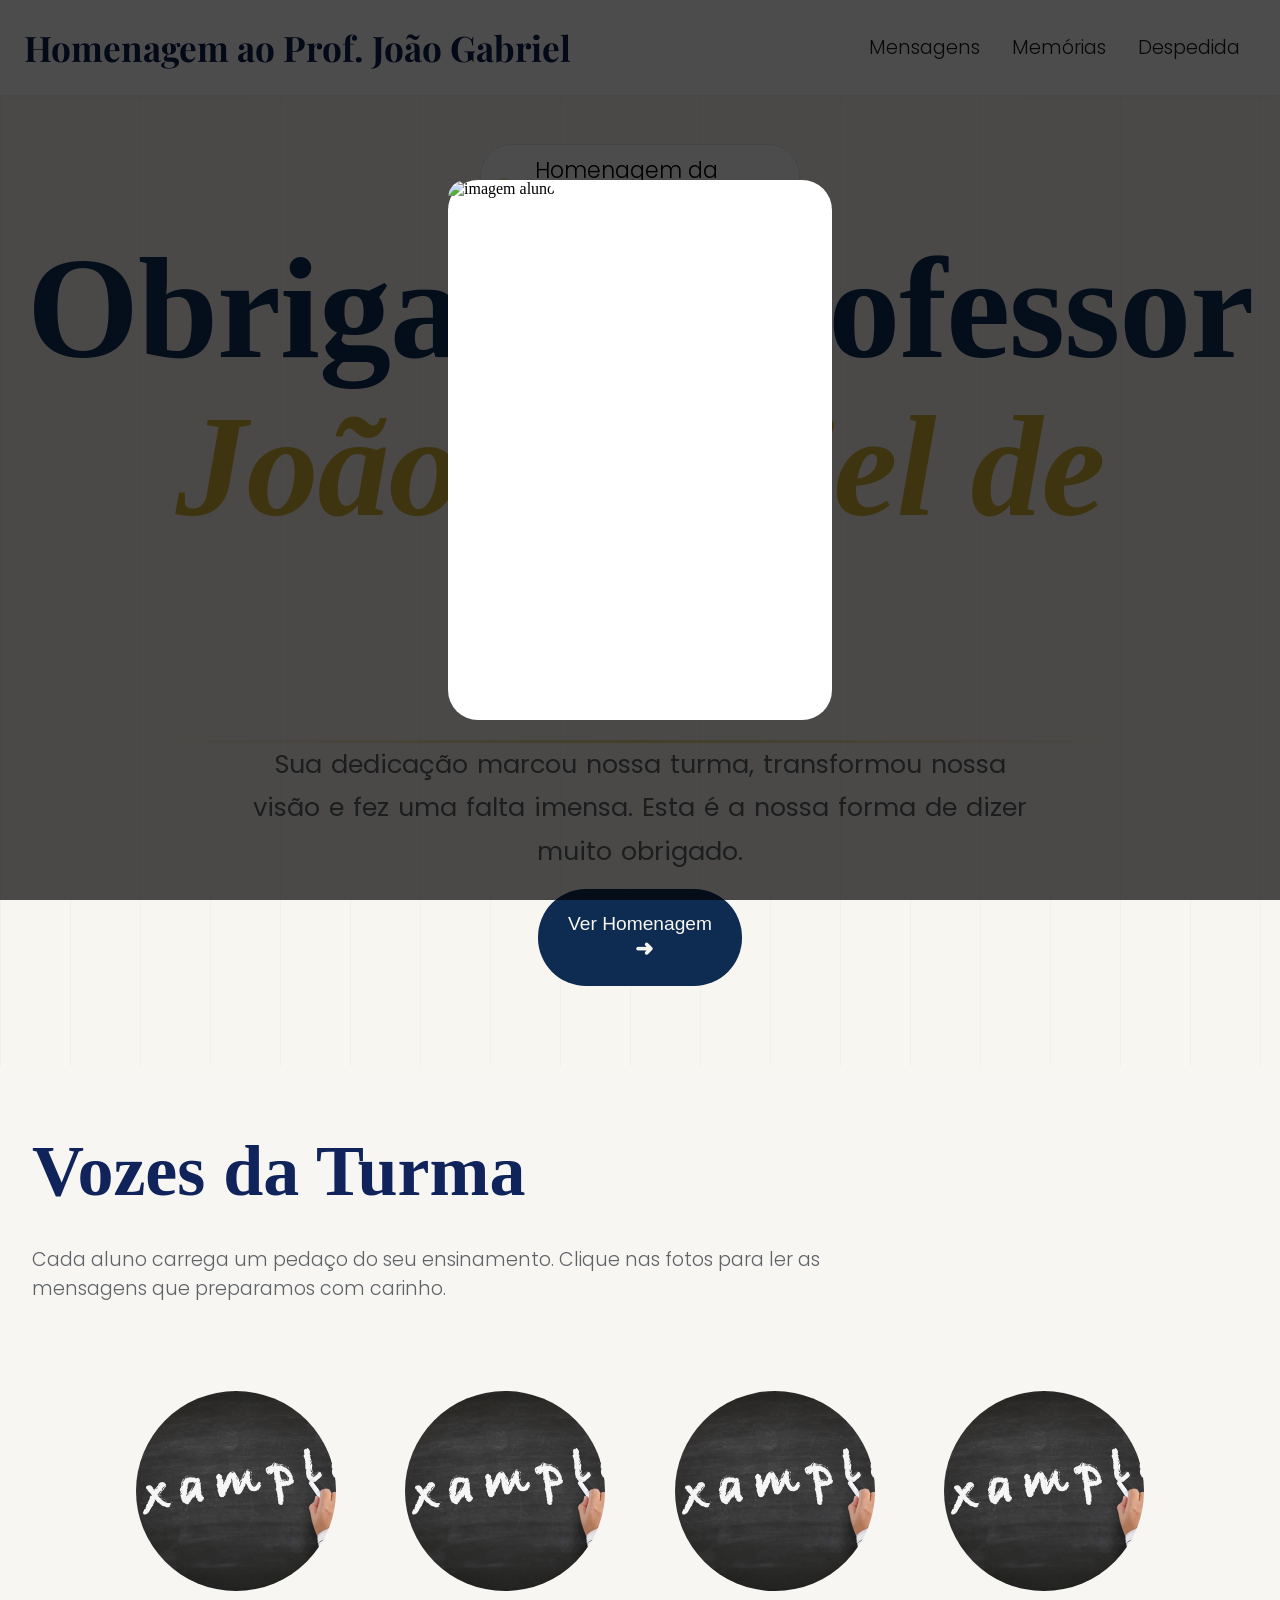
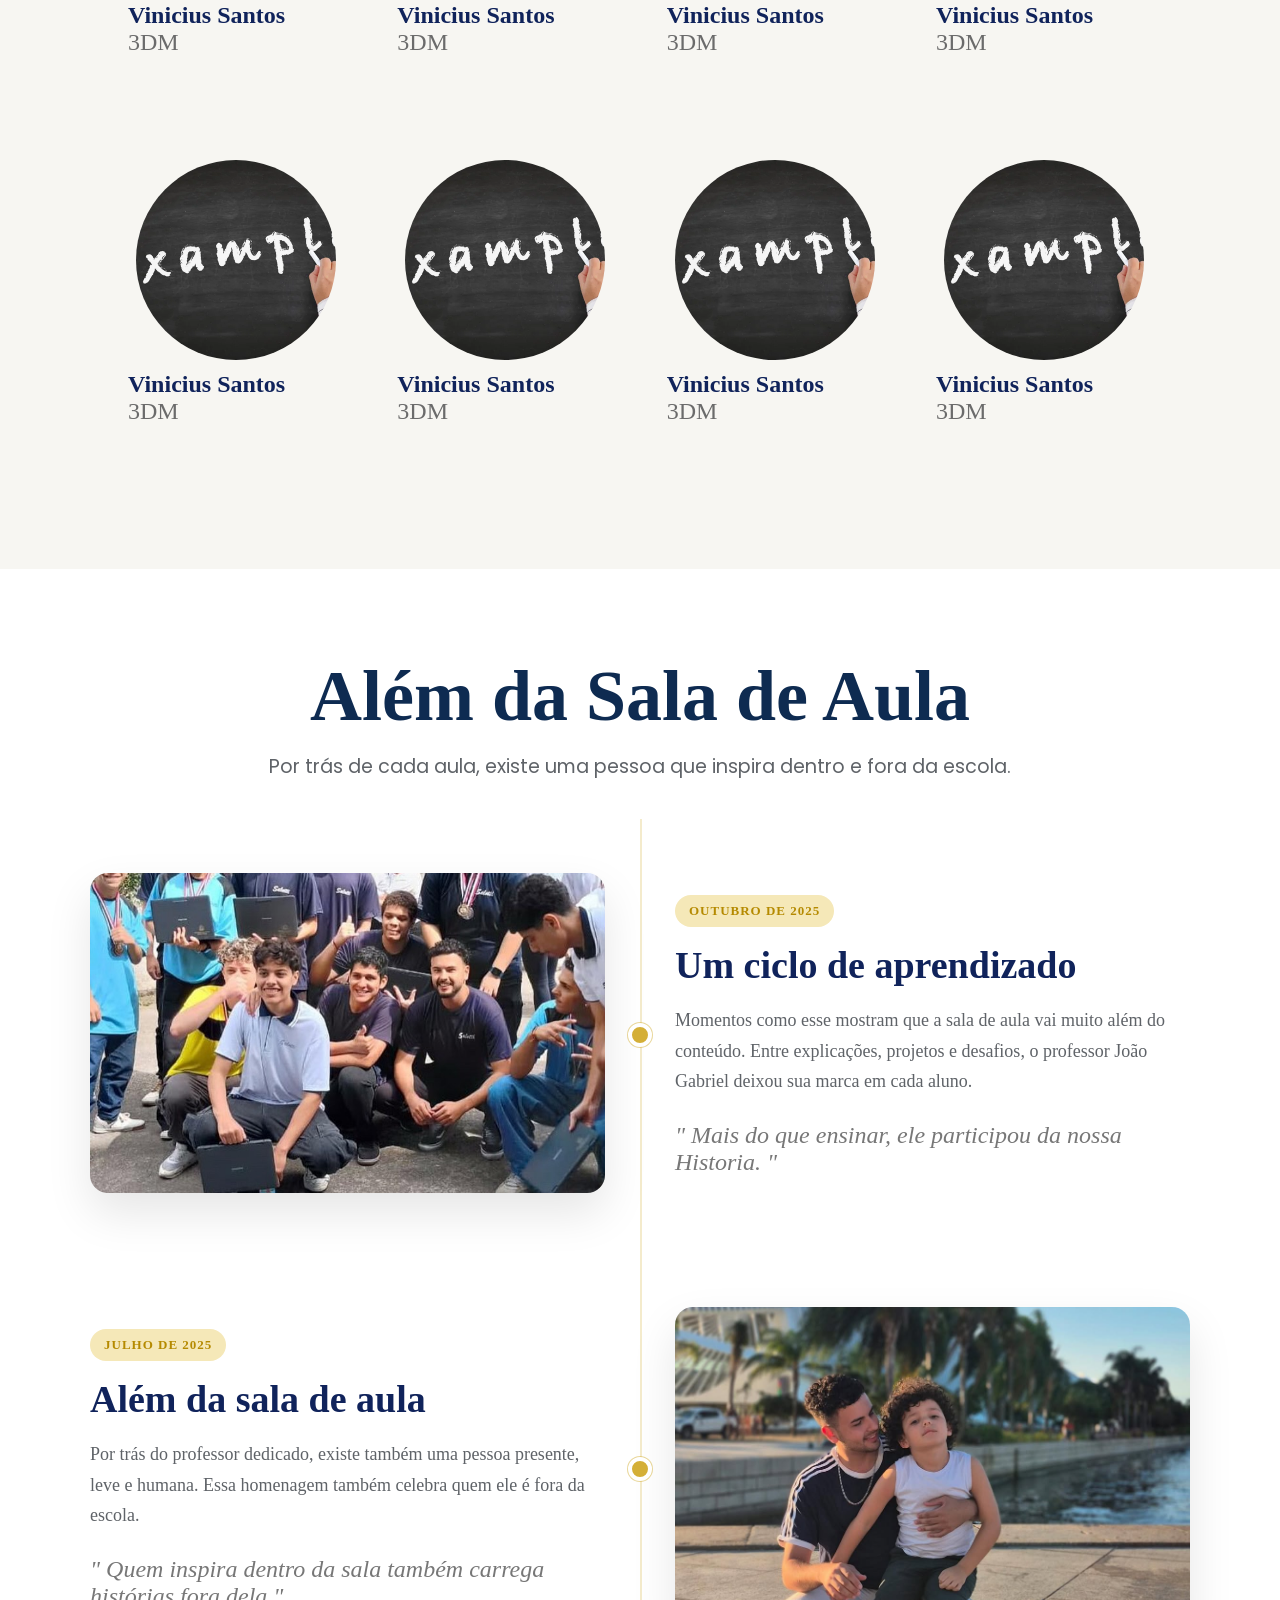
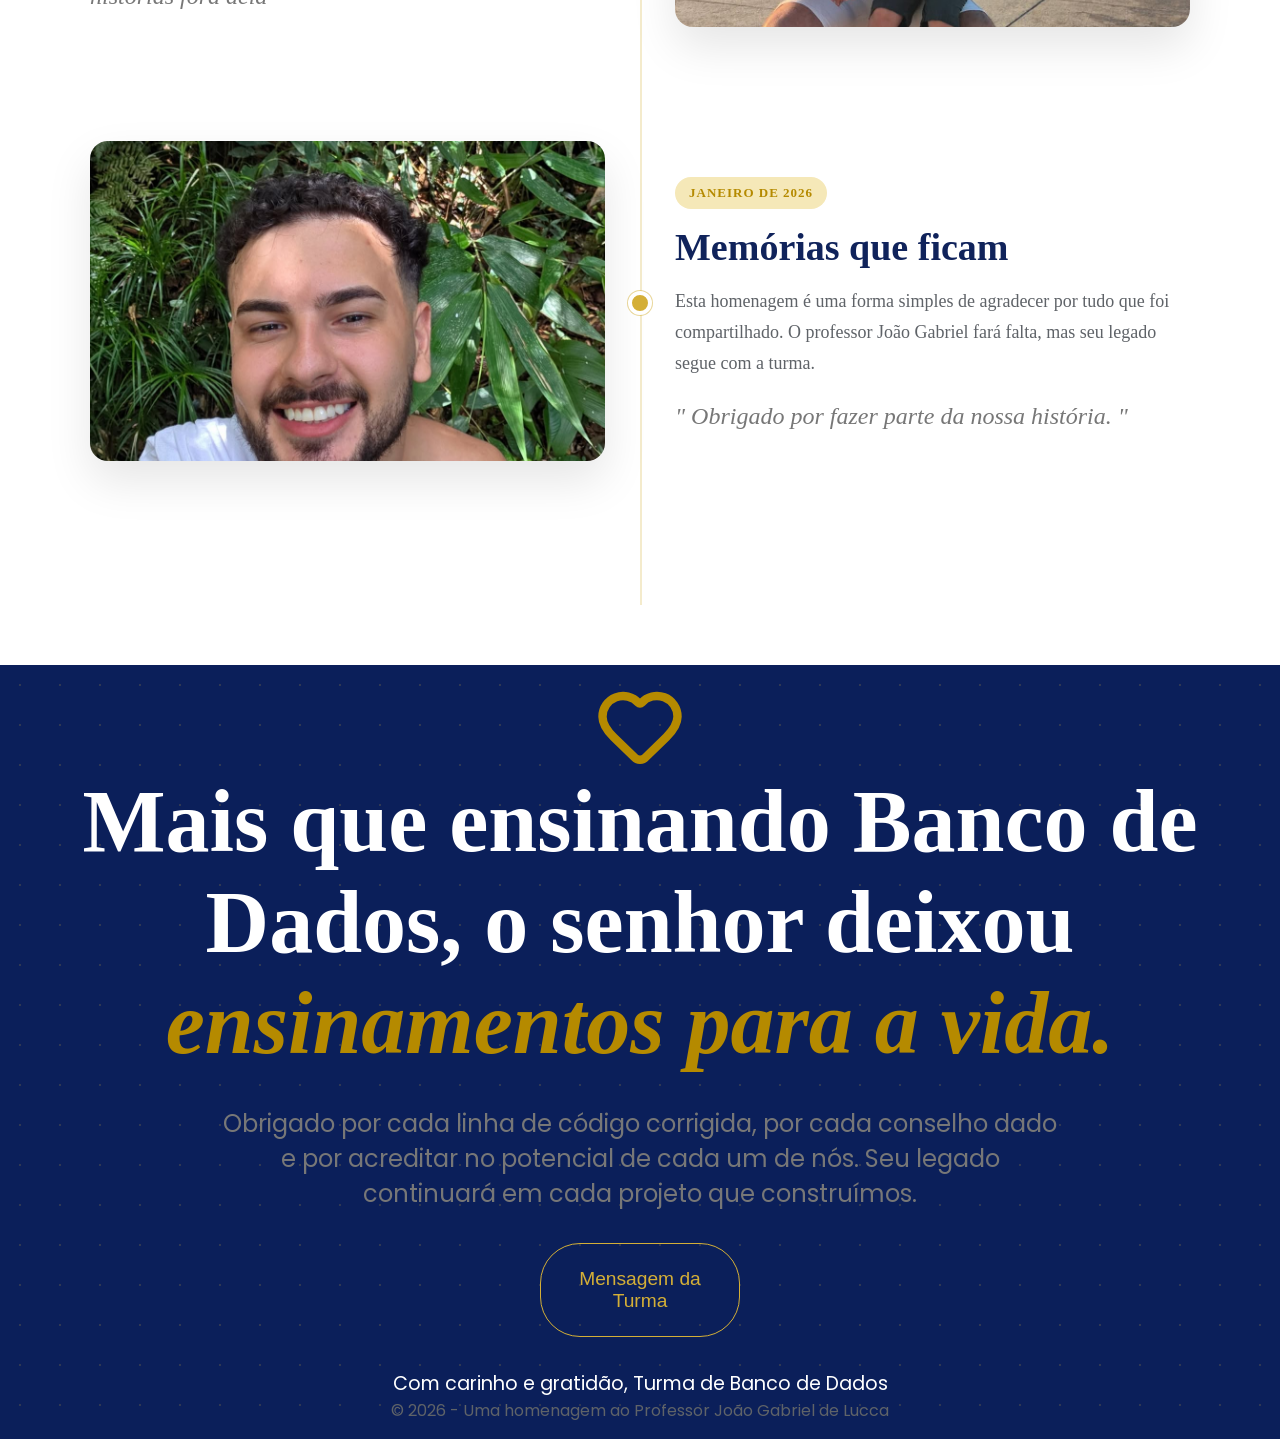
==== homenagem/frontend/index.html @ c1a546c2 "Merge pull request #1 from ViniSantosC/melhorias melhorias" ====
<!doctype html>
<html lang="pt-br">
  <head>
    <meta charset="UTF-8" />
    <meta name="viewport" content="width=device-width, initial-scale=1.0" />
    <title>homenagem</title>
    <head>
      <link rel="preconnect" href="https://fonts.googleapis.com" />
      <link rel="preconnect" href="https://fonts.gstatic.com" crossorigin />

      <link
        href="https://fonts.googleapis.com/css2?family=Playfair+Display:wght@400;700&family=Poppins:wght@300;400;500;700&display=swap"
        rel="stylesheet"
      />
      <link rel="icon" type="image/x-icon" href="img/Flamengo-RJ_(BRA).png" />
    </head>
    <link rel="stylesheet" href="style.css" />
  </head>
  <body>
    <header>
      <div class="flex">
        <div><h1>Homenagem ao Prof. João Gabriel</h1></div>
        <div class="as">
          <a id="btnMensagem" class="a1" href="#mensagem">Mensagens </a><a class="a2" href="#memorias">Memórias</a
          ><a class="a3" href="#despedida">Despedida</a>
        </div>
      </div>
    </header>
    <main>
      <section class="parte1">
        <div class="comeco">
          <img src="img/chapeu.png" alt="" />
          <h1>Homenagem da Turma 2026</h1>
        </div>
        <h1 class="titulo">
          Obrigado, Professor <br /><span>
            João Gabriel de <br />
            Lucca</span
          >
        </h1>
        <div class="linha"></div>
        <h2 class="subtitulo">
          Sua dedicação marcou nossa turma, transformou nossa <br />
          visão e fez uma falta imensa. Esta é a nossa forma de dizer <br />
          muito obrigado.
        </h2>
        <button  class="btnparte1">Ver Homenagem <span>➜</span></button>
      </section >
      <section id="mensagem" class="parte2">
        <h1  class="titulo2">Vozes da Turma</h1>
        <p class="subtitulo2">
          Cada aluno carrega um pedaço do seu ensinamento. Clique nas fotos para
          ler as <br />
          mensagens que preparamos com carinho.
        </p>
        <div id="pessoas">
          <div  class="alunos">
            <div class="aluno">
              <button data-action="pessoa1" id="btn1" class="btn1"><img src="img/alunos.jpg" alt="" /></button>
              <h1>Vinicius Santos</h1>
              <p>3DM</p>
            </div>
            <div class="aluno">
              <button data-action="pessoa2" class="btn2"><img src="img/alunos.jpg" alt="" /></button>
              <h1>Vinicius Santos</h1>
              <p>3DM</p>
            </div>
            <div class="aluno">
              <button data-action="pessoa3" class="btn3"><img src="img/alunos.jpg" alt="" /></button>
              <h1>Vinicius Santos</h1>
              <p>3DM</p>
            </div>
            <div class="aluno">
              <button data-action="pessoa4" class="btn4"><img src="img/alunos.jpg" alt="" /></button>
              <h1>Vinicius Santos</h1>
              <p>3DM</p>
            </div>
          </div>
          <div class="alunos">
            <div class="aluno">
              <button data-action="pessoa5" class="btn1"><img src="img/alunos.jpg" alt="" /></button>
              <h1>Vinicius Santos</h1>
              <p>3DM</p>
            </div>
            <div class="aluno">
              <button data-action="pessoa6" class="btn2"><img src="img/alunos.jpg" alt="" /></button>
              <h1>Vinicius Santos</h1>
              <p>3DM</p>
            </div>
            <div class="aluno">
              <button data-action="pessoa7" class="btn3"><img src="img/alunos.jpg" alt="" /></button>
              <h1>Vinicius Santos</h1>
              <p>3DM</p>
            </div>
            <div class="aluno">
              <button data-action="pessoa8" class="btn4"><img src="img/alunos.jpg" alt="" /></button>
              <h1>Vinicius Santos</h1>
              <p>3DM</p>
            </div>
          </div>
        </div>
      </section>
      <section class="parte3">
        <h1 id="memorias" class="titulo3">Além da Sala de Aula</h1>
        <h2 class="subtitulo3">
          Por trás de cada aula, existe uma pessoa que inspira dentro e fora da
          escola.
        </h2>
        <div class="tempo">
          <div><img src="img/j1.jpg" alt="" /></div>
          <div>
            <p class="t1">OUTUBRO DE 2025</p>
            <h1 class="t2">Um ciclo de aprendizado</h1>
            <h2 class="t3">
              Momentos como esse mostram que a sala de aula vai muito além do conteúdo. Entre explicações, projetos e desafios, o professor João Gabriel deixou sua marca em cada aluno.
            </h2>
            <h3 class="t4">
              " Mais do que ensinar, ele participou da nossa Historia. "
            </h3>
          </div>
        </div>
        <div class="tempo">
          <div>
            <p class="t1">JULHO DE 2025</p>
            <h1 class="t2">Além da sala de aula</h1>
            <h2 class="t3">
              Por trás do professor dedicado, existe também uma pessoa presente, leve e humana. Essa homenagem também celebra quem ele é fora da escola.
            </h2>
            <h3 class="t4">
              " Quem inspira dentro da sala também carrega histórias fora dela "
            </h3>
          </div>
          <div><img src="img/j5.jpg" alt="" /></div>
        </div>
        <div class="tempo">
          <div><img src="img/j3.jpg" alt="" /></div>
          <div>
            <p class="t1">JANEIRO DE 2026</p>
            <h1 class="t2">Memórias que ficam</h1>
            <h2 class="t3">
              Esta homenagem é uma forma simples de agradecer por tudo que foi compartilhado. O professor João Gabriel fará falta, mas seu legado segue com a turma.
            </h2>
            <h3 class="t4">
              " Obrigado por fazer parte da nossa história. "
            </h3>
          </div>
        </div>
      </section>
      <section id="despedida" class="parte4">
        <svg xmlns="http://www.w3.org/2000/svg" width="90px" height="90px" viewBox="0 0 24 24" fill="none" stroke="#b58a00" stroke-width="2.25" stroke-linecap="round" stroke-linejoin="round" class="coração"><path d="M2 9.5a5.5 5.5 0 0 1 9.591-3.676.56.56 0 0 0 .818 0A5.49 5.49 0 0 1 22 9.5c0 2.29-1.5 4-3 5.5l-5.492 5.313a2 2 0 0 1-3 .019L5 15c-1.5-1.5-3-3.2-3-5.5"/></svg>
        <h1 class="titulo4">
          Mais que ensinando Banco de <br> Dados, o senhor deixou <br>
          <span>ensinamentos para a vida.</span>
        </h1>
        <h2 class="subtitulo4">
          Obrigado por cada linha de código corrigida, por cada conselho dado <br> e
          por acreditar no potencial de cada um de nós. Seu legado <br> continuará em
          cada projeto que construímos.
        </h2>
        <button class="btnfim">Mensagem da Turma</button>
        <p class="pu">Com carinho e gratidão, Turma de Banco de Dados</p>
        <p class="pd">© 2026 - Uma homenagem ao Professor João Gabriel de Lucca</p>

      </section>
    </main>
    <div id="modal" class="hidden modal">
      <div id="info-aluno" class="conteiner">
        <button class="fechar" id="fechar">X</button>
        <img class="imgAluno" id="aluno-img" src="" alt="imagem aluno">
        <h2 id="nome-aluno"></h2>
        <p id="detalhe-aluno"></p>
      </div>
    </div>
    <script src="script.js"></script>
  </body>
</html>
---- homenagem/frontend/style.css ----
html {
  scroll-behavior: smooth;
}

* {
  padding: 0;
  margin: 0;
  box-sizing: border-box;
}

#mensagem {
  scroll-margin-top: 50px;
}
#memorias {
  scroll-margin-top:125px ;
}
#despedida {
  scroll-margin-top: 90px;
}
.flex {
  display: flex;
  justify-content: space-between;
  padding: 1.5rem;
  background: #fff;
  border-bottom: 1px solid rgba(0, 0, 0, 0.05);
  box-shadow: 0 1px 3px rgba(0, 0, 0, 0.03);
  position: fixed;
  width: 100%;
  z-index: 1000;
}
main {
  padding-top: 5rem;
}
.flex h1 {
  font-size: 2.2rem;
  font-family: "Playfair Display", serif;
  color: #0b1f4d;
  font-weight: 700;
}
.flex a {
  text-decoration: none;
  font-size: 1.2rem;
  font-family: "Poppins", sans-serif;
  margin: auto 1rem;
  color: #1c1c1c;
  font-weight: 350;
  transition: all 0.3s ease-in-out;
}
.as {
  display: flex;
}
.a1,
.a2,
.a3 {
  transition: all 0.2s ease-in-out;
}
.a1:hover,
.a2:hover,
.a3:hover {
  color: #d4af37;
}
.comeco {
  width: 25%;
  display: flex;
  border: 1px solid rgba(16, 35, 91, 0.12);
  border-radius: 2rem;
  justify-content: center;
  align-items: center;
  gap: 1rem;
  padding: 0.5rem;
  margin: auto;
  background-color: #fff;
}
.comeco h1 {
  font-family: "Poppins", sans-serif;
  font-weight: 300;
  font-size: 1.4rem;
}
.comeco img {
  height: 30px;
}
.titulo {
  font-size: 9rem;
  text-align: center;
  color: #10315b;
  font-weight: 700;
  line-height: 1.1;
  letter-spacing: -1px;
}
.titulo span {
  font-style: italic;
  color: #d4af37;
}
.linha {
  width: 78%;
  height: 2.5px;
  background: linear-gradient(
    to right,
    transparent,
    rgba(212, 175, 55, 0.55),
    transparent
  );
  margin: 35px auto 0 auto;
}
.parte1 {
  padding: 4rem 0;
  background-color: #f8f6f1;
  background-image: repeating-linear-gradient(
    to right,
    rgba(16, 35, 91, 0.03) 0px,
    rgba(16, 35, 91, 0.03) 1px,
    transparent 1px,
    transparent 70px
  );
}
.subtitulo {
  text-align: center;
  font-family: "Poppins", sans-serif;
  color: #5f6368;
  font-size: 1.6rem;
  line-height: 1.7;
  word-spacing: 2px;
  font-weight: 400;
}
.btnparte1 {
  display: block;
  margin: 1rem auto;
  padding: 1.5rem;
  width: 16%;

  background: #0e2b51;
  color: #f8f6f1;
  font-size: 1.2rem;

  border: none;
  border-radius: 3rem;
  cursor: pointer;

  position: relative;
  overflow: hidden;

  transition: color 0.35s ease;
  z-index: 1;
}

.btnparte1::before {
  content: "";
  position: absolute;
  left: 0;
  bottom: 0;
  width: 100%;
  height: 0%;
  background: #d4af37;
  transition: height 0.35s ease;
  z-index: -1;
}
.btnparte1 span {
  display: inline-block;
  margin-left: 8px;
  font-size: 1.4rem;
  font-weight: 900;
  transition: transform 0.35s ease;
}
.btnparte1:hover::before {
  height: 100%;
}

.btnparte1:hover {
  color: #0b1f4d;
}

.btnparte1:hover span {
  transform: translateX(6px);
}
.parte2 {
  padding: 4rem 2rem;
  background-color: #f7f6f2;
}
.titulo2 {
  font-size: 4.5rem;
  color: #10235b;
}
.subtitulo2 {
  font-family: "Poppins", sans-serif;
  color: #5f6368;
  font-size: 1.2rem;
  margin: 2rem 0;
  font-weight: 300;
}
.alunos {
  justify-content: space-between;
  display: flex;
  margin: 4rem 2rem;
  padding: 1rem 4rem;
}
.btn1,
.btn2,
.btn3,
.btn4 {
  padding: 0.5rem;
  cursor: pointer;
  border: none;
  background-color: transparent;
  transition: all 0.3s ease-in-out;
  border-radius: 50%;
}
.alunos img {
  width: 200px;
  height: 200px;
  border-radius: 50%;
  object-fit: cover;
  transition: all 0.3s ease-in-out;
}
.aluno h1 {
  color: #10235b;
}
.aluno p {
  color: #6b6b6b;
  font-size: 1.5rem;
}
.btn1:hover img,
.btn2:hover img,
.btn3:hover img,
.btn4:hover img {
  border: #d4af37 4px solid;
  transform: rotate(15deg) scale(1.05);
}
.parte3 {
  padding: 90px 40px;
  background: #fff;
}

.titulo3 {
  text-align: center;
  font-size: 4.5rem;
  line-height: 1.05;
  color: #0e2b51;
}
.subtitulo3 {
  font-family: "Poppins", sans-serif;
  text-align: center;
  color: #5f6368;
  font-size: 1.2rem;
  font-weight: 400;
  line-height: 1.7;
  white-space: 2px;
  margin: 1rem 0rem 6rem 0;
}

.subtitulo3 {
  margin-bottom: 90px;
}

.tempo {
  max-width: 1100px;
  margin: 0 auto 110px;
  display: grid;
  grid-template-columns: 1fr 1fr;
  gap: 70px;
  align-items: center;
  position: relative;
}

.tempo::before {
  content: "";
  position: absolute;
  left: 50%;
  top: 50%;
  transform: translate(-50%, -50%);
  width: 16px;
  height: 16px;
  background: #d4af37;
  border: 4px solid #fff;
  border-radius: 50%;
  box-shadow: 0 0 0 1px rgba(212, 175, 55, 0.5);
}

.parte3 {
  position: relative;
}

.parte3::before {
  content: "";
  position: absolute;
  top: 250px;
  bottom: 60px;
  left: 50%;
  width: 2px;
  background: rgba(212, 175, 55, 0.25);
}

.tempo img {
  width: 100%;
  height: 320px;
  object-fit: cover;
  border-radius: 18px;
  box-shadow: 0 20px 45px rgba(0, 0, 0, 0.1);
}

.t1 {
  display: inline-block;
  padding: 8px 14px;
  border-radius: 999px;
  background: #f5e8b8;
  color: #b58a00;
  font-size: 13px;
  letter-spacing: 1px;
  font-weight: 700;
}

.t2 {
  color: #10235b;
  font-size: 38px;
  line-height: 1.1;
  margin: 18px 0;
}

.t3 {
  color: #5f6368;
  font-size: 18px;
  line-height: 1.7;
  font-weight: 400;
}

.t4 {
  color: #777;
  font-size: 24px;
  font-style: italic;
  font-weight: 400;
  margin-top: 25px;
}
.coração {
  display: block;
  margin: auto;
  background: none;
  background-color: transparent;
}
.titulo4 {
  text-align: center;
  font-size: 5.5rem;
  color: white;
  margin-bottom: 2rem;
}
.titulo4 span {
  color: #b58a00;
  font-style: italic;
}
.subtitulo4 {
    font-family: "Poppins", sans-serif;
    text-align: center;
    font-weight: 400;
    color: #777;
}
.hidden {
  display: none;
}
.modal {
  position: fixed;
  top: 0;
  left: 0;
  width: 100%;
  height: 100%;
  background: rgba(0, 0, 0, 0.7);
  display: flex;
  justify-content: center;
  align-items: center;
  z-index: 10001;
}
.conteiner {
  height: 60%;
  width: 30%;
  background: white;
  border-radius: 30px;
  position: relative;
   
}
.imgAluno {
  border-radius: 30px 30px 0 0;
  width: 100%;
  height: 40%;
}
.fechar {
  background: transparent;
  border: none;
  font-size: 50px;
  margin: 20px 30px 0 90%;
  position: absolute;
  color: white;
  
}
.parte4 {
    background-color: #0b1f5a;
    background-image: radial-gradient(rgba(212,175,55,0.18) 1px, transparent 1px);
    background-size: 40px 40px;
    height: 100%;
    /* troquei height: 100vh por 100% para a despedida não ficar com espaço sobrando la embaixo se der algum problema com ela depois aqui esta o aviso */
    padding: 1rem;
}
.btnfim {
    display: block;
    margin: 2rem auto;
    width: 16%;
    padding: 1.5rem;
    font-size: 1.2rem;
    border: #d4af37 1px solid;
    border-radius: 2.5rem;
    background-color: transparent;
    color: #d4af37;
    transition: all 0.3s ease;
}
.btnfim:hover {
    color: #10315b;
    background-color: #b58a00;
}
.pu {
    text-align: center;
    font-family: "Poppins", sans-serif;
    color: white;
    font-size: 1.2rem;
}
.pd {
    font-size: 1rem;
    font-family: "Poppins", sans-serif;
    text-align: center;
    color: #5f6368;
    
}
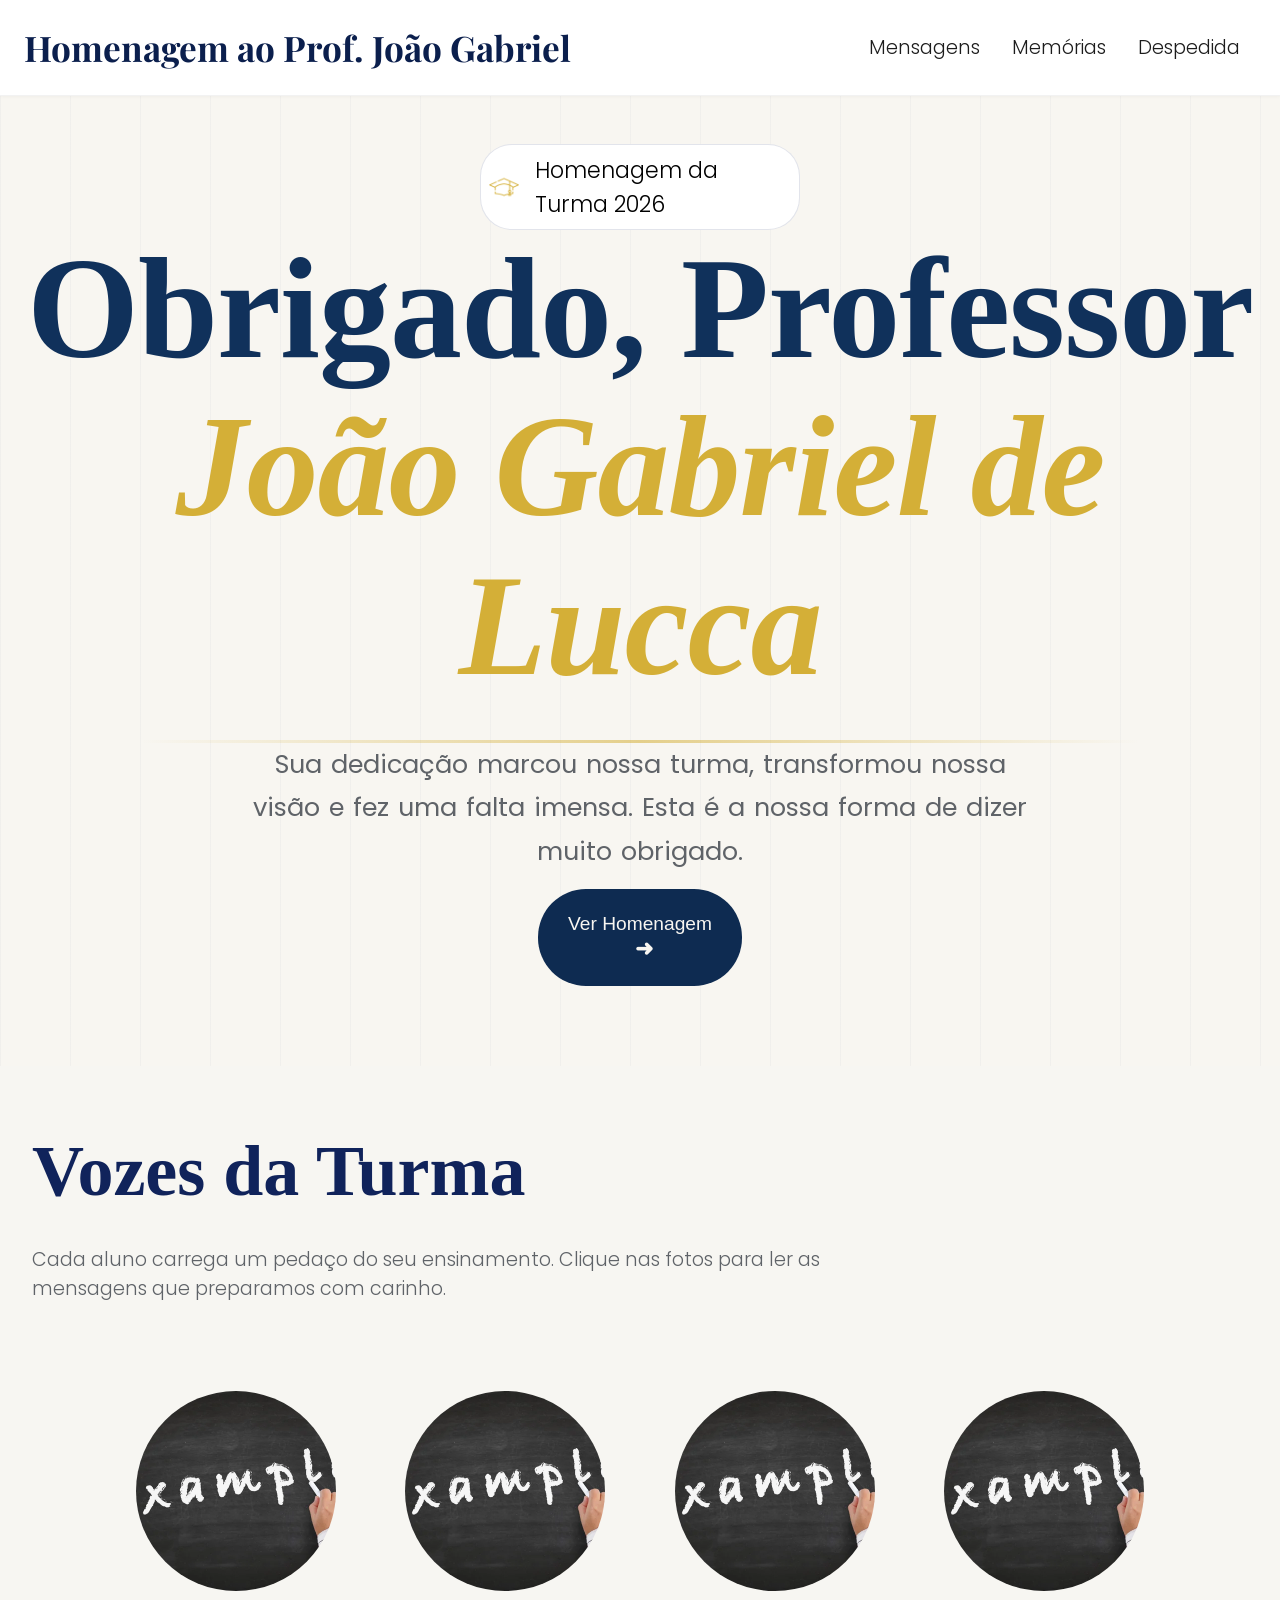
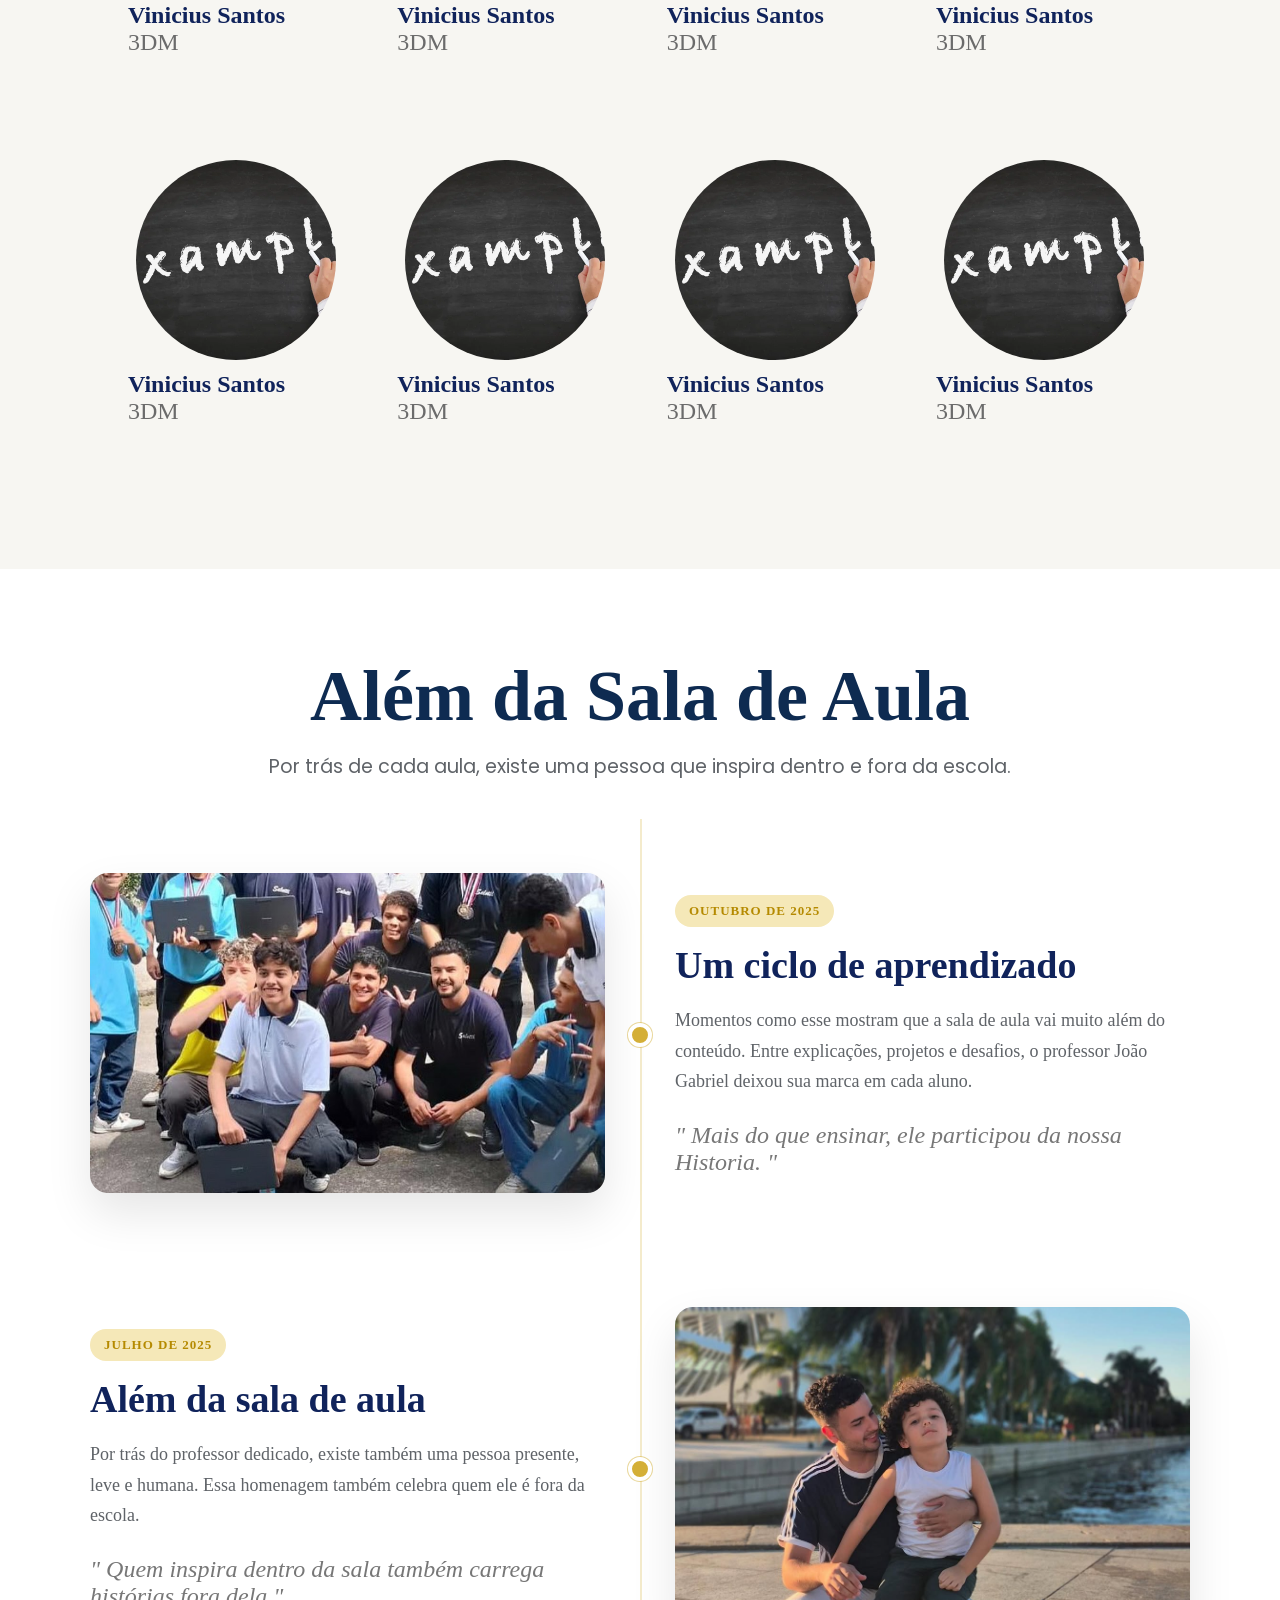
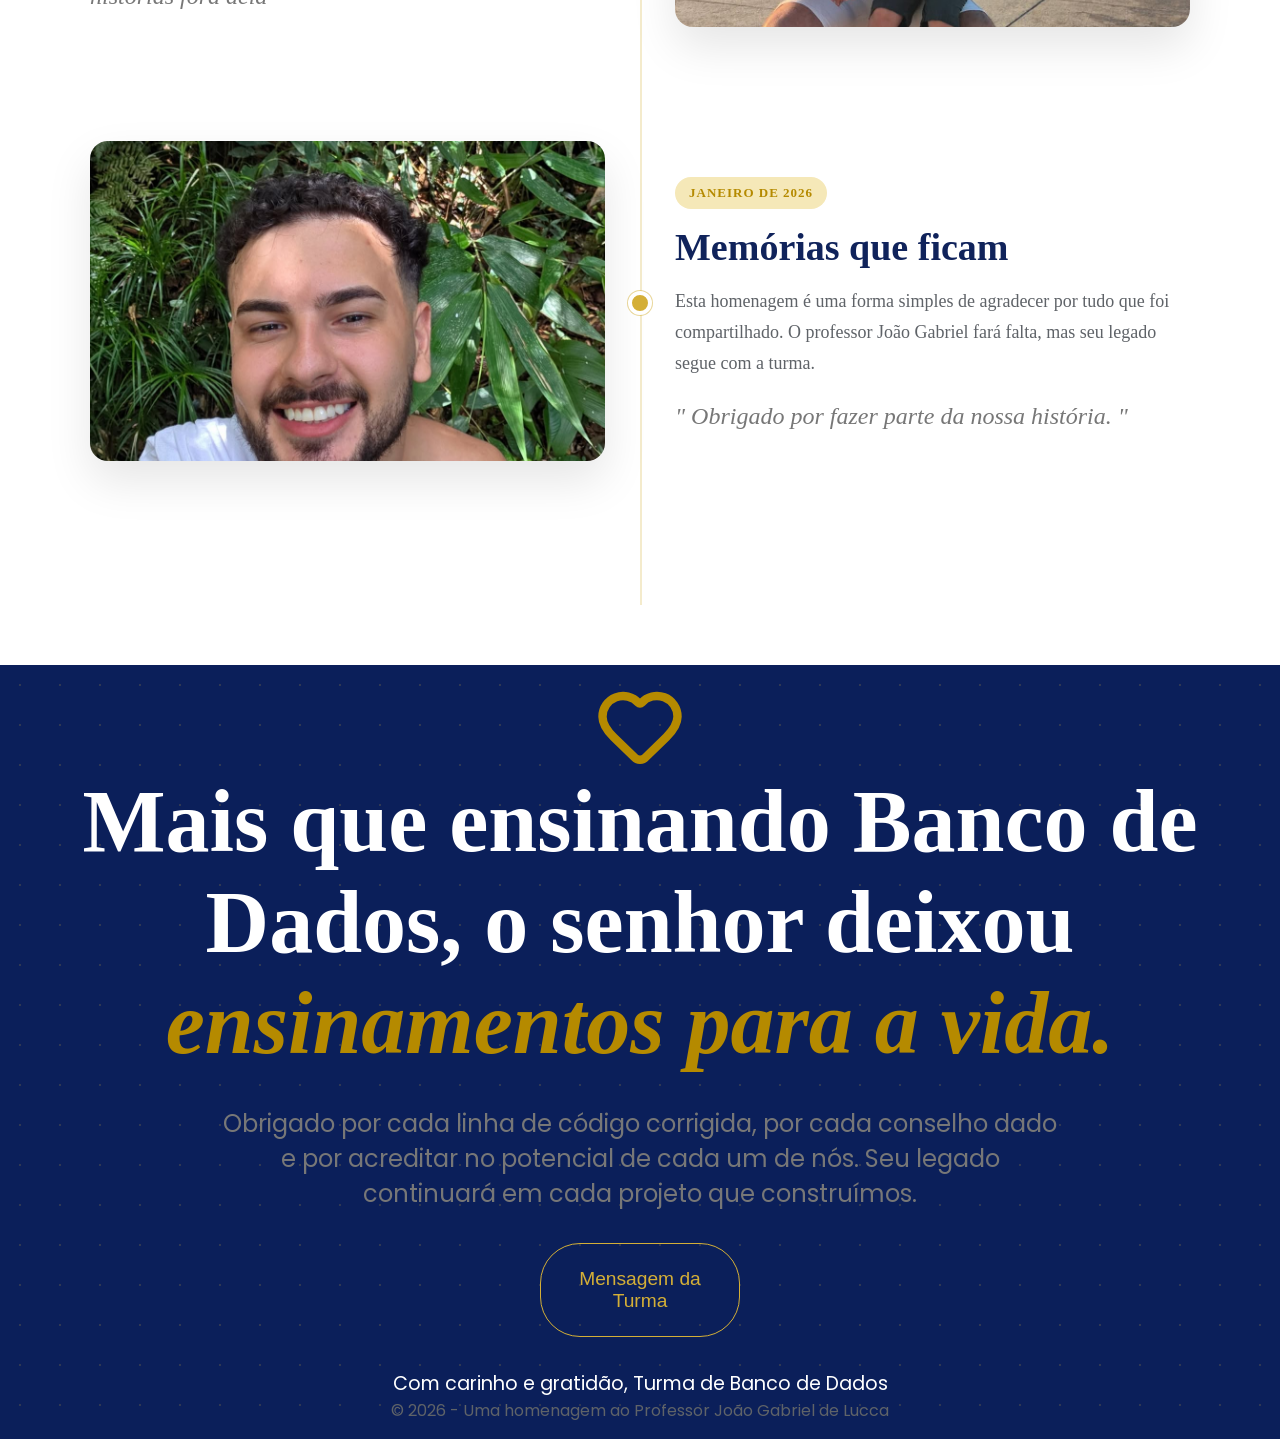
==== commit 59963103: "terminal completo" ====
--- a/homenagem/frontend/index.html
+++ b/homenagem/frontend/index.html
@@ -157,18 +157,28 @@
           por acreditar no potencial de cada um de nós. Seu legado <br> continuará em
           cada projeto que construímos.
         </h2>
-        <button class="btnfim">Mensagem da Turma</button>
+        <button class="btnfim" onclick="mostrarMensagem()">Mensagem da Turma</button>
         <p class="pu">Com carinho e gratidão, Turma de Banco de Dados</p>
         <p class="pd">© 2026 - Uma homenagem ao Professor João Gabriel de Lucca</p>
 
       </section>
     </main>
-    <div id="modal" class="hidden modal">
-      <div id="info-aluno" class="conteiner">
-        <button class="fechar" id="fechar">X</button>
-        <img class="imgAluno" id="aluno-img" src="" alt="imagem aluno">
-        <h2 id="nome-aluno"></h2>
-        <p id="detalhe-aluno"></p>
+
+    <div id="modal-overlay" class="modal-hidden">
+      <div id="modal-content">
+        <img id="imgAluno" src="" alt="">
+        <button id="btn-fechar">X</button>
+        <h2 id="modal-nome">Nome do Aluno</h2>
+        <p id="modal-desc">Descrição do aluno aparece aqui...</p>
+      </div>
+    </div>
+    <div class="conteinerMensagem modal-hidden" id="conteinerMensagem">
+      <div class="mensagemImg">
+        <img class="professoresT" src="img/professores.jpg" alt="">
+      </div>
+      <div id="terminal" class="terminal">
+        <button id="btnFecharT">X</button>
+        <p id="textoTerminal"></p>
       </div>
     </div>
     <script src="script.js"></script>
--- a/homenagem/frontend/style.css
+++ b/homenagem/frontend/style.css
@@ -351,10 +351,7 @@
     font-weight: 400;
     color: #777;
 }
-.hidden {
-  display: none;
-}
-.modal {
+#modal-overlay {
   position: fixed;
   top: 0;
   left: 0;
@@ -362,32 +359,82 @@
   height: 100%;
   background: rgba(0, 0, 0, 0.7);
   display: flex;
-  justify-content: center;
-  align-items: center;
-  z-index: 10001;
-}
-.conteiner {
-  height: 60%;
-  width: 30%;
+  justify-content: center; 
+  align-items: center;     
+  z-index: 1000;          
+}
+#modal-content {
   background: white;
   border-radius: 30px;
+  width: 30%;
+  height: 70%;
   position: relative;
-   
-}
-.imgAluno {
+}
+.modal-hidden {
+  display: none !important;
+}
+
+#imgAluno {
   border-radius: 30px 30px 0 0;
   width: 100%;
   height: 40%;
 }
-.fechar {
+#btn-fechar {
   background: transparent;
   border: none;
-  font-size: 50px;
-  margin: 20px 30px 0 90%;
+  font-size: 30px;
+
   position: absolute;
   color: white;
+  top: 10px;
+  right: 15px;
+  cursor: pointer;
   
 }
+
+.professoresT {
+  margin: 60px 0 25px 23.9px;
+  height: 80%;
+
+}
+#btnFecharT {
+  position: absolute;
+  color: white;
+  top: 30px;
+  font-size: 30px;
+  right: 35px;
+  border: none;
+  background: transparent;
+  cursor: pointer;
+
+}
+.conteinerMensagem {
+  position: fixed;
+  top: 0;
+  left: 0;
+  width: 100%;
+  height: 100%;
+  background:  rgba(0, 0, 0, 0.7);
+  display: flex;
+
+  z-index: 10001;
+}
+
+.terminal {
+    background: #111;
+    color: #00ff88;
+    padding: 24px;
+    width: 70%;
+    margin: 25px;
+    border-radius: 14px;
+    font-family: "Courier New", monospace;
+    text-align: left;
+    min-height: 260px;
+    white-space: pre-wrap;
+    line-height: 1.5;
+    font-size: 18px;
+}
+
 .parte4 {
     background-color: #0b1f5a;
     background-image: radial-gradient(rgba(212,175,55,0.18) 1px, transparent 1px);
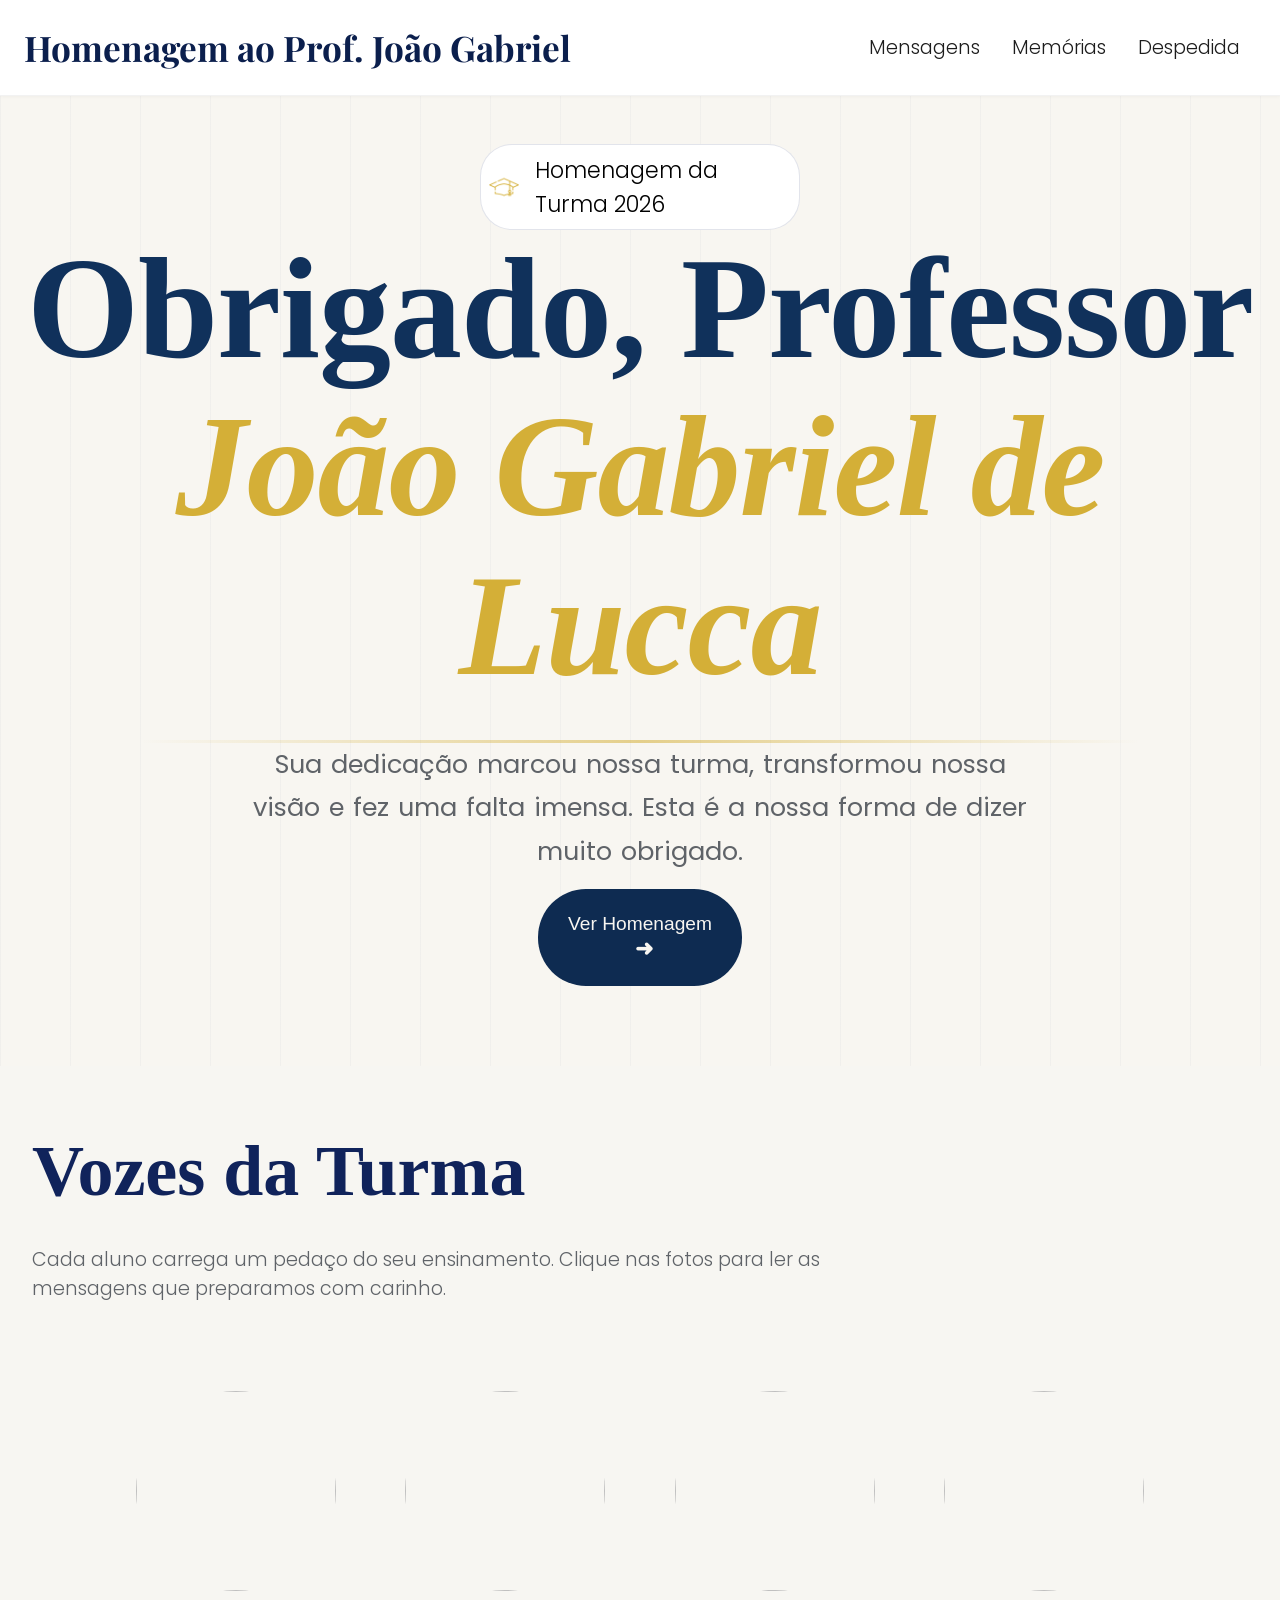
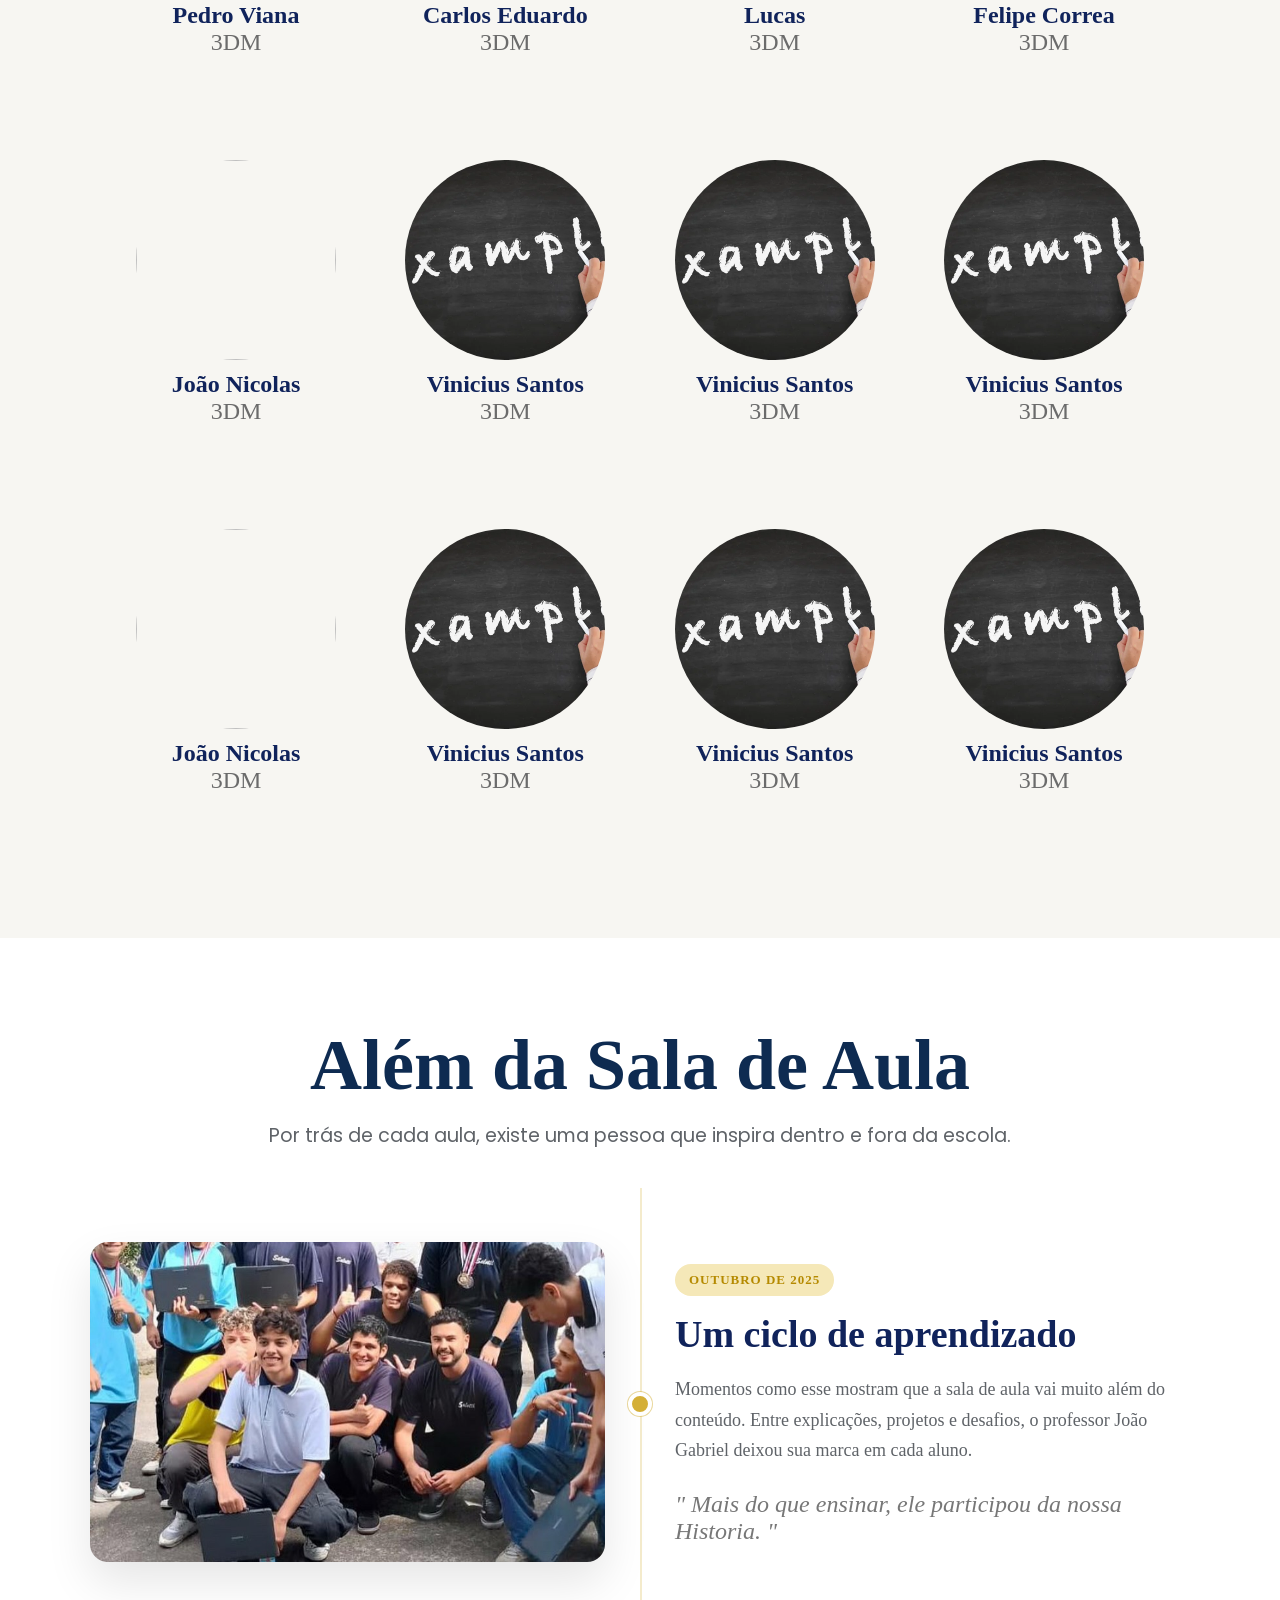
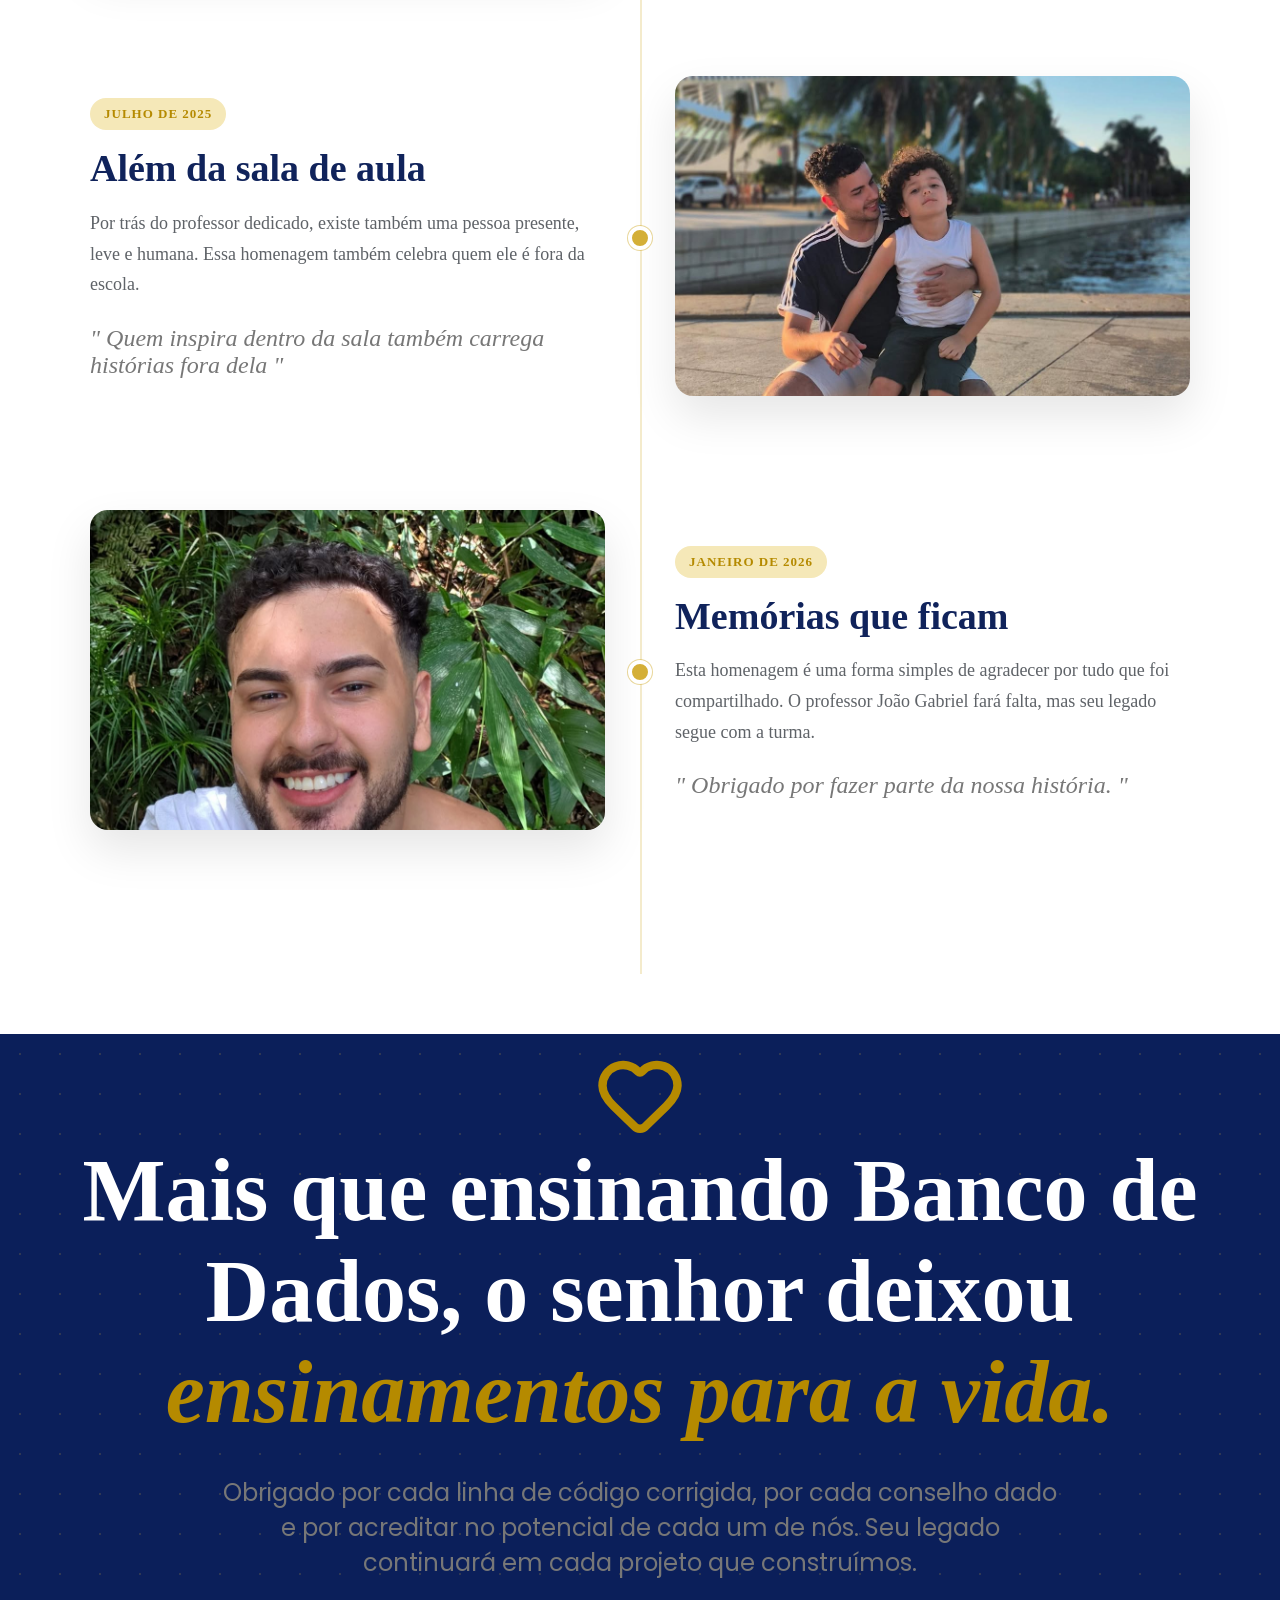
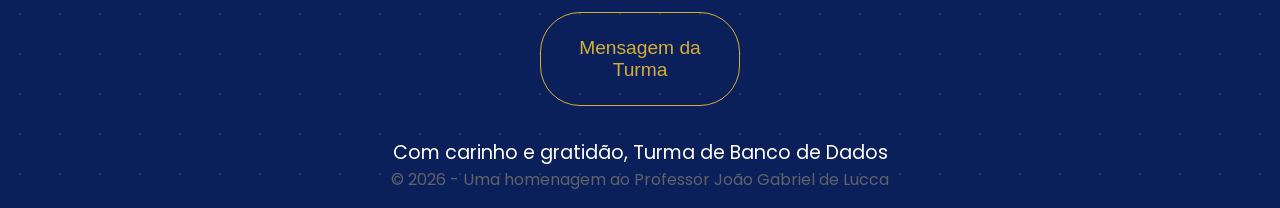
==== commit 75bb0517: "atualização terminal" ====
--- a/homenagem/frontend/index.html
+++ b/homenagem/frontend/index.html
@@ -44,7 +44,7 @@
           visão e fez uma falta imensa. Esta é a nossa forma de dizer <br />
           muito obrigado.
         </h2>
-        <button  class="btnparte1">Ver Homenagem <span>➜</span></button>
+        <a class="a" href="#despedida"><button  class="btnparte1">Ver Homenagem <span>➜</span></button></a>
       </section >
       <section id="mensagem" class="parte2">
         <h1  class="titulo2">Vozes da Turma</h1>
@@ -56,30 +56,30 @@
         <div id="pessoas">
           <div  class="alunos">
             <div class="aluno">
-              <button data-action="pessoa1" id="btn1" class="btn1"><img src="img/alunos.jpg" alt="" /></button>
-              <h1>Vinicius Santos</h1>
-              <p>3DM</p>
-            </div>
-            <div class="aluno">
-              <button data-action="pessoa2" class="btn2"><img src="img/alunos.jpg" alt="" /></button>
-              <h1>Vinicius Santos</h1>
-              <p>3DM</p>
-            </div>
-            <div class="aluno">
-              <button data-action="pessoa3" class="btn3"><img src="img/alunos.jpg" alt="" /></button>
-              <h1>Vinicius Santos</h1>
-              <p>3DM</p>
-            </div>
-            <div class="aluno">
-              <button data-action="pessoa4" class="btn4"><img src="img/alunos.jpg" alt="" /></button>
-              <h1>Vinicius Santos</h1>
+              <button data-action="pessoa1" id="btn1" class="btn1"><img src="img/pedro viana.jpg" alt="" /></button>
+              <h1>Pedro Viana</h1>
+              <p>3DM</p>
+            </div>
+            <div class="aluno">
+              <button data-action="pessoa2" class="btn2"><img src="img/carlos.jpg" alt="" /></button>
+              <h1>Carlos Eduardo</h1>
+              <p>3DM</p>
+            </div>
+            <div class="aluno">
+              <button data-action="pessoa3" class="btn3"><img src="img/lucas.jpg" alt="" /></button>
+              <h1>Lucas</h1>
+              <p>3DM</p>
+            </div>
+            <div class="aluno">
+              <button data-action="pessoa4" class="btn4"><img src="img/Felipe .jpg" alt="" /></button>
+              <h1>Felipe Correa</h1>
               <p>3DM</p>
             </div>
           </div>
           <div class="alunos">
             <div class="aluno">
-              <button data-action="pessoa5" class="btn1"><img src="img/alunos.jpg" alt="" /></button>
-              <h1>Vinicius Santos</h1>
+              <button data-action="pessoa5" class="btn1"><img src="img/João nicolas.jpg" alt="" /></button>
+              <h1>João Nicolas</h1>
               <p>3DM</p>
             </div>
             <div class="aluno">
@@ -99,6 +99,28 @@
             </div>
           </div>
         </div>
+          <div class="alunos">
+            <div class="aluno">
+              <button data-action="pessoa9" class="btn1"><img src="img/João nicolas.jpg" alt="" /></button>
+              <h1>João Nicolas</h1>
+              <p>3DM</p>
+            </div>
+            <div class="aluno">
+              <button data-action="pessoa10" class="btn2"><img src="img/alunos.jpg" alt="" /></button>
+              <h1>Vinicius Santos</h1>
+              <p>3DM</p>
+            </div>
+            <div class="aluno">
+              <button data-action="pessoa11" class="btn3"><img src="img/alunos.jpg" alt="" /></button>
+              <h1>Vinicius Santos</h1>
+              <p>3DM</p>
+            </div>
+            <div class="aluno">
+              <button data-action="pessoa12" class="btn4"><img src="img/alunos.jpg" alt="" /></button>
+              <h1>Vinicius Santos</h1>
+              <p>3DM</p>
+            </div>
+          </div>
       </section>
       <section class="parte3">
         <h1 id="memorias" class="titulo3">Além da Sala de Aula</h1>
@@ -166,10 +188,14 @@
 
     <div id="modal-overlay" class="modal-hidden">
       <div id="modal-content">
+        <div>
         <img id="imgAluno" src="" alt="">
+        </div>
+        <div>
         <button id="btn-fechar">X</button>
-        <h2 id="modal-nome">Nome do Aluno</h2>
-        <p id="modal-desc">Descrição do aluno aparece aqui...</p>
+        <h2 id="modal-nome" class="nomeal">Nome do Aluno</h2>
+        <p id="modal-desc" class="descriçãoal">Descrição do aluno aparece aqui...</p>
+        </div>
       </div>
     </div>
     <div class="conteinerMensagem modal-hidden" id="conteinerMensagem">
--- a/homenagem/frontend/style.css
+++ b/homenagem/frontend/style.css
@@ -12,7 +12,7 @@
   scroll-margin-top: 50px;
 }
 #memorias {
-  scroll-margin-top:125px ;
+  scroll-margin-top: 125px;
 }
 #despedida {
   scroll-margin-top: 90px;
@@ -213,10 +213,12 @@
 }
 .aluno h1 {
   color: #10235b;
+  text-align: center;
 }
 .aluno p {
   color: #6b6b6b;
   font-size: 1.5rem;
+  text-align: center;
 }
 .btn1:hover img,
 .btn2:hover img,
@@ -346,10 +348,10 @@
   font-style: italic;
 }
 .subtitulo4 {
-    font-family: "Poppins", sans-serif;
-    text-align: center;
-    font-weight: 400;
-    color: #777;
+  font-family: "Poppins", sans-serif;
+  text-align: center;
+  font-weight: 400;
+  color: #777;
 }
 #modal-overlay {
   position: fixed;
@@ -359,25 +361,57 @@
   height: 100%;
   background: rgba(0, 0, 0, 0.7);
   display: flex;
-  justify-content: center; 
-  align-items: center;     
-  z-index: 1000;          
+  justify-content: center;
+  align-items: center;
+  z-index: 1000;
 }
 #modal-content {
   background: white;
   border-radius: 30px;
-  width: 30%;
-  height: 70%;
+  width: 75%;
+  height: 55%;
+  animation: surgir 0.5s ease;
+  display: flex;
   position: relative;
+}
+@keyframes surgir {
+  from {
+    opacity: 0;
+    transform: scale(0.8);
+  }
+  to {
+    opacity: 1;
+    transform: scale(1);
+  }
 }
 .modal-hidden {
   display: none !important;
 }
+.a {
+  text-decoration: none;
+}
 
 #imgAluno {
-  border-radius: 30px 30px 0 0;
-  width: 100%;
-  height: 40%;
+  border-radius: 1rem 0rem 0rem 1rem;
+
+  height: 100%;
+}
+
+.nomeal {
+  font-size: 2rem;
+  margin: 1rem 3rem;
+  text-align: center;
+  font-family: "Playfair Display", serif;
+  color: #0b0b3b;
+}
+.descriçãoal {
+  line-height: 1.7;
+letter-spacing: .2px;
+  font-family: "Poppins", sans-serif;
+  text-align: center;
+  margin: 0 1rem;
+  font-size: 1rem;
+  color:#1f1f1f;
 }
 #btn-fechar {
   background: transparent;
@@ -385,7 +419,7 @@
   font-size: 30px;
 
   position: absolute;
-  color: white;
+  color: black;
   top: 10px;
   right: 15px;
   cursor: pointer;
@@ -400,9 +434,9 @@
 #btnFecharT {
   position: absolute;
   color: white;
-  top: 30px;
+  top: 50px;
   font-size: 30px;
-  right: 35px;
+  right: 55px;
   border: none;
   background: transparent;
   cursor: pointer;
@@ -436,39 +470,41 @@
 }
 
 .parte4 {
-    background-color: #0b1f5a;
-    background-image: radial-gradient(rgba(212,175,55,0.18) 1px, transparent 1px);
-    background-size: 40px 40px;
-    height: 100%;
-    /* troquei height: 100vh por 100% para a despedida não ficar com espaço sobrando la embaixo se der algum problema com ela depois aqui esta o aviso */
-    padding: 1rem;
+  background-color: #0b1f5a;
+  background-image: radial-gradient(
+    rgba(212, 175, 55, 0.18) 1px,
+    transparent 1px
+  );
+  background-size: 40px 40px;
+  height: 100%;
+  /* troquei height: 100vh por 100% para a despedida não ficar com espaço sobrando la embaixo se der algum problema com ela depois aqui esta o aviso */
+  padding: 1rem;
 }
 .btnfim {
-    display: block;
-    margin: 2rem auto;
-    width: 16%;
-    padding: 1.5rem;
-    font-size: 1.2rem;
-    border: #d4af37 1px solid;
-    border-radius: 2.5rem;
-    background-color: transparent;
-    color: #d4af37;
-    transition: all 0.3s ease;
+  display: block;
+  margin: 2rem auto;
+  width: 16%;
+  padding: 1.5rem;
+  font-size: 1.2rem;
+  border: #d4af37 1px solid;
+  border-radius: 2.5rem;
+  background-color: transparent;
+  color: #d4af37;
+  transition: all 0.3s ease;
 }
 .btnfim:hover {
-    color: #10315b;
-    background-color: #b58a00;
+  color: #10315b;
+  background-color: #b58a00;
 }
 .pu {
-    text-align: center;
-    font-family: "Poppins", sans-serif;
-    color: white;
-    font-size: 1.2rem;
+  text-align: center;
+  font-family: "Poppins", sans-serif;
+  color: white;
+  font-size: 1.2rem;
 }
 .pd {
-    font-size: 1rem;
-    font-family: "Poppins", sans-serif;
-    text-align: center;
-    color: #5f6368;
-    
-}+  font-size: 1rem;
+  font-family: "Poppins", sans-serif;
+  text-align: center;
+  color: #5f6368;
+}
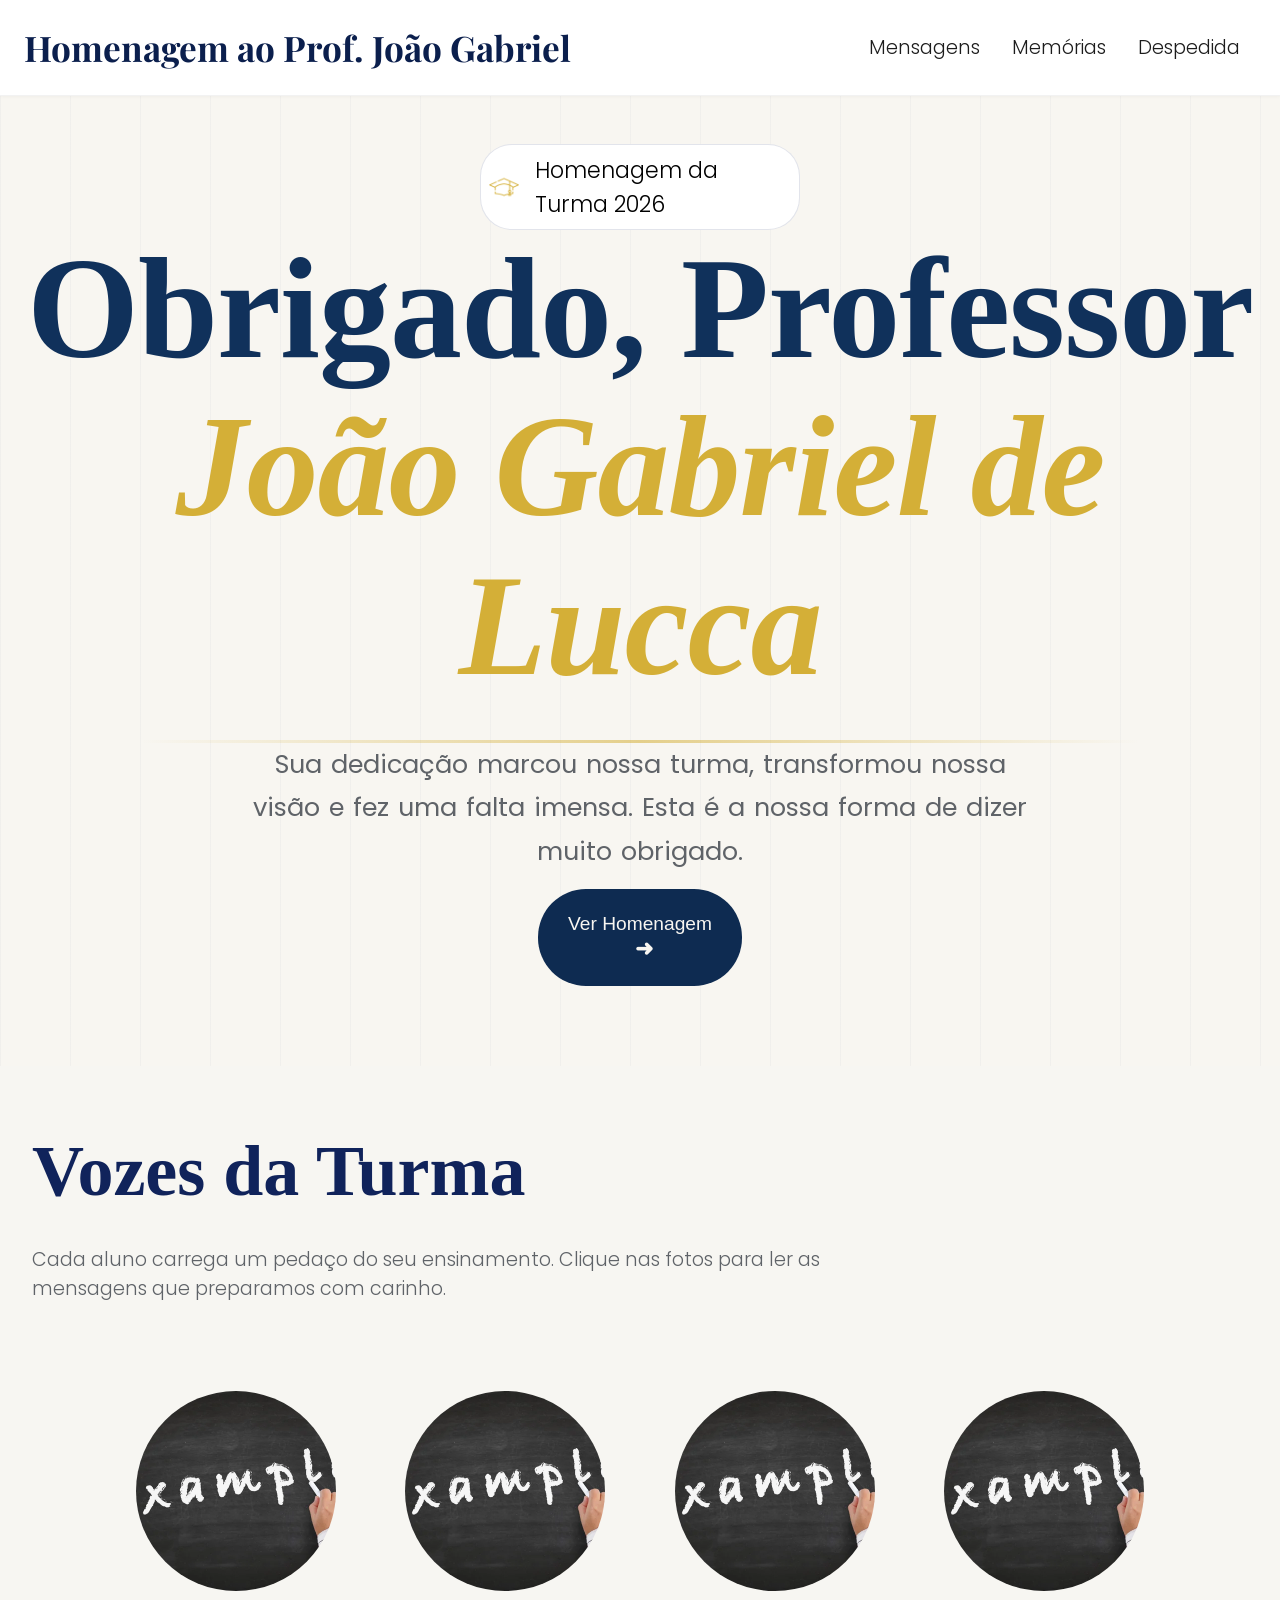
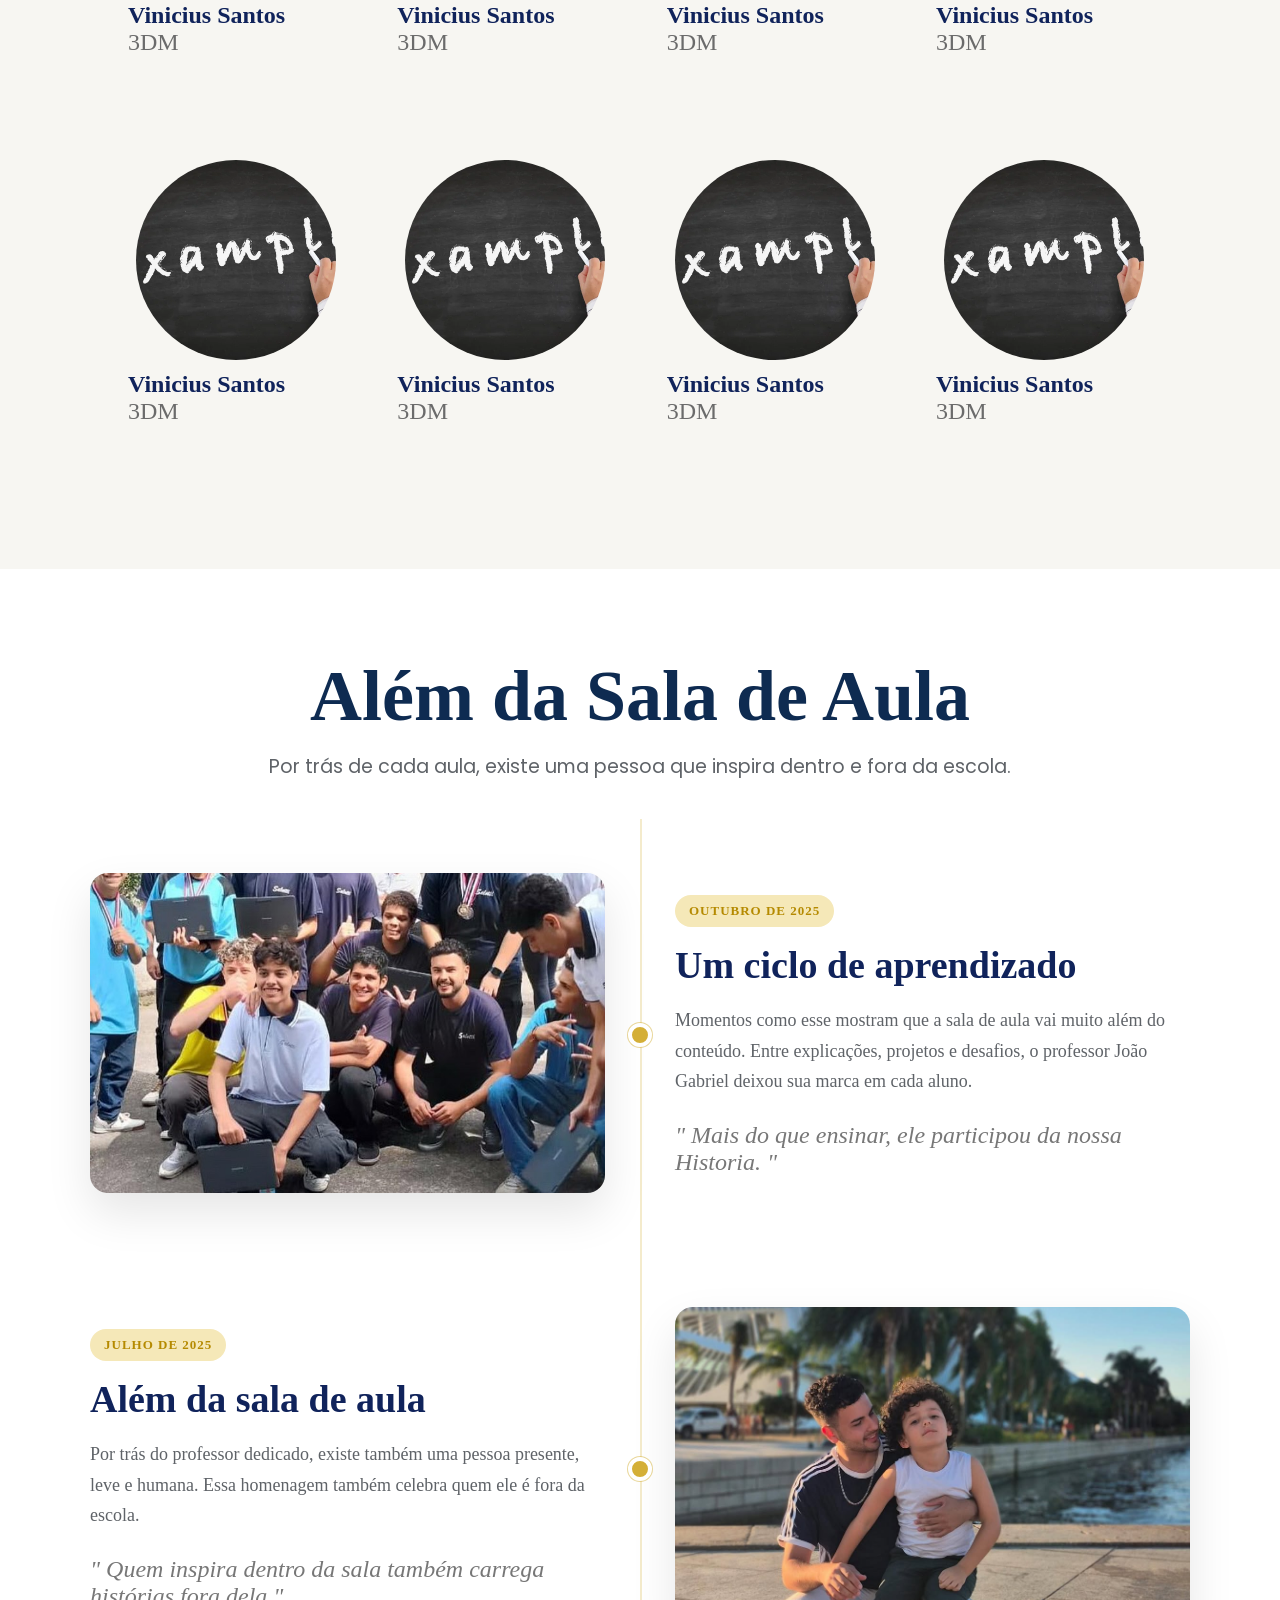
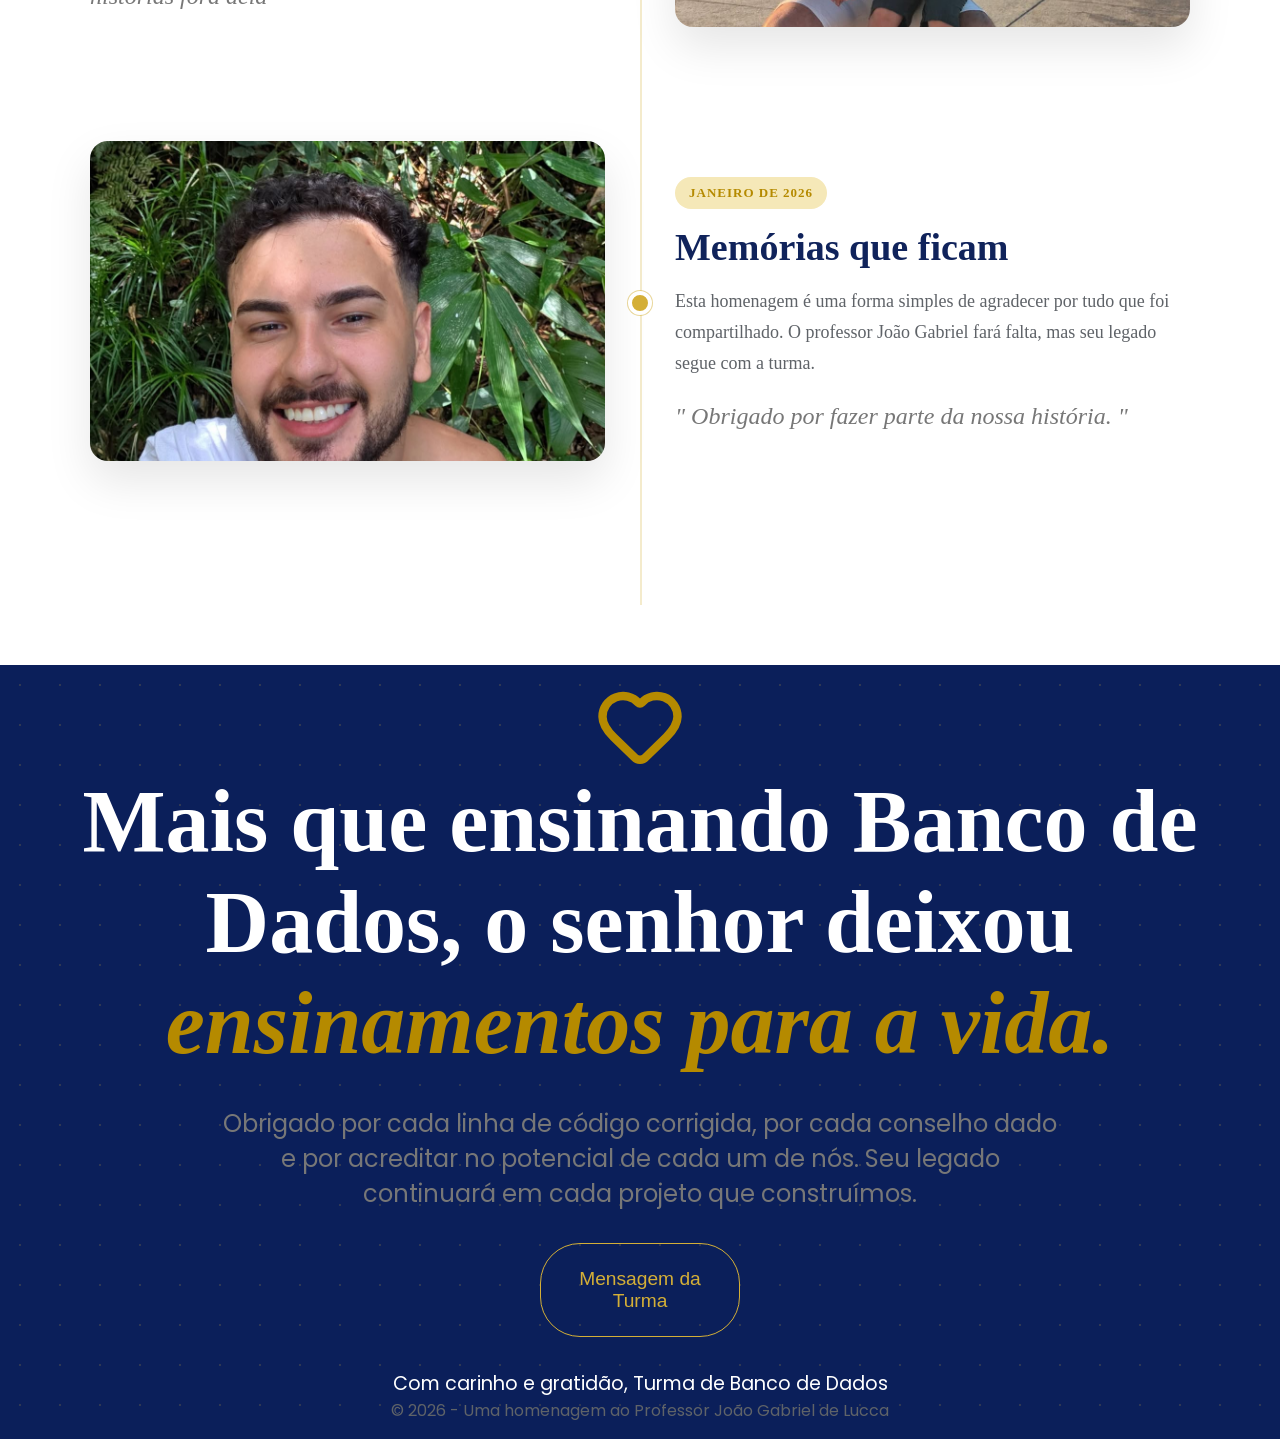
==== commit 5264c070: "Merge pull request #2 from ViniSantosC/melgor gg" ====
--- a/homenagem/frontend/index.html
+++ b/homenagem/frontend/index.html
@@ -44,7 +44,7 @@
           visão e fez uma falta imensa. Esta é a nossa forma de dizer <br />
           muito obrigado.
         </h2>
-        <a class="a" href="#despedida"><button  class="btnparte1">Ver Homenagem <span>➜</span></button></a>
+        <button  class="btnparte1">Ver Homenagem <span>➜</span></button>
       </section >
       <section id="mensagem" class="parte2">
         <h1  class="titulo2">Vozes da Turma</h1>
@@ -56,30 +56,30 @@
         <div id="pessoas">
           <div  class="alunos">
             <div class="aluno">
-              <button data-action="pessoa1" id="btn1" class="btn1"><img src="img/pedro viana.jpg" alt="" /></button>
-              <h1>Pedro Viana</h1>
+              <button data-action="pessoa1" id="btn1" class="btn1"><img src="img/alunos.jpg" alt="" /></button>
+              <h1>Vinicius Santos</h1>
               <p>3DM</p>
             </div>
             <div class="aluno">
-              <button data-action="pessoa2" class="btn2"><img src="img/carlos.jpg" alt="" /></button>
-              <h1>Carlos Eduardo</h1>
+              <button data-action="pessoa2" class="btn2"><img src="img/alunos.jpg" alt="" /></button>
+              <h1>Vinicius Santos</h1>
               <p>3DM</p>
             </div>
             <div class="aluno">
-              <button data-action="pessoa3" class="btn3"><img src="img/lucas.jpg" alt="" /></button>
-              <h1>Lucas</h1>
+              <button data-action="pessoa3" class="btn3"><img src="img/alunos.jpg" alt="" /></button>
+              <h1>Vinicius Santos</h1>
               <p>3DM</p>
             </div>
             <div class="aluno">
-              <button data-action="pessoa4" class="btn4"><img src="img/Felipe .jpg" alt="" /></button>
-              <h1>Felipe Correa</h1>
+              <button data-action="pessoa4" class="btn4"><img src="img/alunos.jpg" alt="" /></button>
+              <h1>Vinicius Santos</h1>
               <p>3DM</p>
             </div>
           </div>
           <div class="alunos">
             <div class="aluno">
-              <button data-action="pessoa5" class="btn1"><img src="img/João nicolas.jpg" alt="" /></button>
-              <h1>João Nicolas</h1>
+              <button data-action="pessoa5" class="btn1"><img src="img/alunos.jpg" alt="" /></button>
+              <h1>Vinicius Santos</h1>
               <p>3DM</p>
             </div>
             <div class="aluno">
@@ -99,28 +99,6 @@
             </div>
           </div>
         </div>
-          <div class="alunos">
-            <div class="aluno">
-              <button data-action="pessoa9" class="btn1"><img src="img/João nicolas.jpg" alt="" /></button>
-              <h1>João Nicolas</h1>
-              <p>3DM</p>
-            </div>
-            <div class="aluno">
-              <button data-action="pessoa10" class="btn2"><img src="img/alunos.jpg" alt="" /></button>
-              <h1>Vinicius Santos</h1>
-              <p>3DM</p>
-            </div>
-            <div class="aluno">
-              <button data-action="pessoa11" class="btn3"><img src="img/alunos.jpg" alt="" /></button>
-              <h1>Vinicius Santos</h1>
-              <p>3DM</p>
-            </div>
-            <div class="aluno">
-              <button data-action="pessoa12" class="btn4"><img src="img/alunos.jpg" alt="" /></button>
-              <h1>Vinicius Santos</h1>
-              <p>3DM</p>
-            </div>
-          </div>
       </section>
       <section class="parte3">
         <h1 id="memorias" class="titulo3">Além da Sala de Aula</h1>
@@ -179,7 +157,7 @@
           por acreditar no potencial de cada um de nós. Seu legado <br> continuará em
           cada projeto que construímos.
         </h2>
-        <button class="btnfim" onclick="mostrarMensagem()">Mensagem da Turma</button>
+        <button class="btnfim">Mensagem da Turma</button>
         <p class="pu">Com carinho e gratidão, Turma de Banco de Dados</p>
         <p class="pd">© 2026 - Uma homenagem ao Professor João Gabriel de Lucca</p>
 
@@ -188,23 +166,10 @@
 
     <div id="modal-overlay" class="modal-hidden">
       <div id="modal-content">
-        <div>
         <img id="imgAluno" src="" alt="">
-        </div>
-        <div>
         <button id="btn-fechar">X</button>
-        <h2 id="modal-nome" class="nomeal">Nome do Aluno</h2>
-        <p id="modal-desc" class="descriçãoal">Descrição do aluno aparece aqui...</p>
-        </div>
-      </div>
-    </div>
-    <div class="conteinerMensagem modal-hidden" id="conteinerMensagem">
-      <div class="mensagemImg">
-        <img class="professoresT" src="img/professores.jpg" alt="">
-      </div>
-      <div id="terminal" class="terminal">
-        <button id="btnFecharT">X</button>
-        <p id="textoTerminal"></p>
+        <h2 id="modal-nome">Nome do Aluno</h2>
+        <p id="modal-desc">Descrição do aluno aparece aqui...</p>
       </div>
     </div>
     <script src="script.js"></script>
--- a/homenagem/frontend/style.css
+++ b/homenagem/frontend/style.css
@@ -12,7 +12,7 @@
   scroll-margin-top: 50px;
 }
 #memorias {
-  scroll-margin-top: 125px;
+  scroll-margin-top:125px ;
 }
 #despedida {
   scroll-margin-top: 90px;
@@ -213,12 +213,10 @@
 }
 .aluno h1 {
   color: #10235b;
-  text-align: center;
 }
 .aluno p {
   color: #6b6b6b;
   font-size: 1.5rem;
-  text-align: center;
 }
 .btn1:hover img,
 .btn2:hover img,
@@ -348,10 +346,10 @@
   font-style: italic;
 }
 .subtitulo4 {
-  font-family: "Poppins", sans-serif;
-  text-align: center;
-  font-weight: 400;
-  color: #777;
+    font-family: "Poppins", sans-serif;
+    text-align: center;
+    font-weight: 400;
+    color: #777;
 }
 #modal-overlay {
   position: fixed;
@@ -361,150 +359,71 @@
   height: 100%;
   background: rgba(0, 0, 0, 0.7);
   display: flex;
-  justify-content: center;
-  align-items: center;
-  z-index: 1000;
+  justify-content: center; 
+  align-items: center;     
+  z-index: 1000;          
 }
 #modal-content {
   background: white;
   border-radius: 30px;
-  width: 75%;
-  height: 55%;
-  animation: surgir 0.5s ease;
-  display: flex;
+  width: 30%;
+  height: 70%;
   position: relative;
-}
-@keyframes surgir {
-  from {
-    opacity: 0;
-    transform: scale(0.8);
-  }
-  to {
-    opacity: 1;
-    transform: scale(1);
-  }
 }
 .modal-hidden {
   display: none !important;
 }
-.a {
-  text-decoration: none;
-}
 
 #imgAluno {
-  border-radius: 1rem 0rem 0rem 1rem;
-
-  height: 100%;
-}
-
-.nomeal {
-  font-size: 2rem;
-  margin: 1rem 3rem;
-  text-align: center;
-  font-family: "Playfair Display", serif;
-  color: #0b0b3b;
-}
-.descriçãoal {
-  line-height: 1.7;
-letter-spacing: .2px;
-  font-family: "Poppins", sans-serif;
-  text-align: center;
-  margin: 0 1rem;
-  font-size: 1rem;
-  color:#1f1f1f;
+  border-radius: 30px 30px 0 0;
+  width: 100%;
+  height: 40%;
 }
 #btn-fechar {
   background: transparent;
   border: none;
-  font-size: 30px;
+  font-size: 50px;
 
   position: absolute;
-  color: black;
+  color: white;
   top: 10px;
   right: 15px;
-  cursor: pointer;
   
 }
-
-.professoresT {
-  margin: 60px 0 25px 23.9px;
-  height: 80%;
-
-}
-#btnFecharT {
-  position: absolute;
-  color: white;
-  top: 50px;
-  font-size: 30px;
-  right: 55px;
-  border: none;
-  background: transparent;
-  cursor: pointer;
-
-}
-.conteinerMensagem {
-  position: fixed;
-  top: 0;
-  left: 0;
-  width: 100%;
-  height: 100%;
-  background:  rgba(0, 0, 0, 0.7);
-  display: flex;
-
-  z-index: 10001;
-}
-
-.terminal {
-    background: #111;
-    color: #00ff88;
-    padding: 24px;
-    width: 70%;
-    margin: 25px;
-    border-radius: 14px;
-    font-family: "Courier New", monospace;
-    text-align: left;
-    min-height: 260px;
-    white-space: pre-wrap;
-    line-height: 1.5;
-    font-size: 18px;
-}
-
 .parte4 {
-  background-color: #0b1f5a;
-  background-image: radial-gradient(
-    rgba(212, 175, 55, 0.18) 1px,
-    transparent 1px
-  );
-  background-size: 40px 40px;
-  height: 100%;
-  /* troquei height: 100vh por 100% para a despedida não ficar com espaço sobrando la embaixo se der algum problema com ela depois aqui esta o aviso */
-  padding: 1rem;
+    background-color: #0b1f5a;
+    background-image: radial-gradient(rgba(212,175,55,0.18) 1px, transparent 1px);
+    background-size: 40px 40px;
+    height: 100%;
+    /* troquei height: 100vh por 100% para a despedida não ficar com espaço sobrando la embaixo se der algum problema com ela depois aqui esta o aviso */
+    padding: 1rem;
 }
 .btnfim {
-  display: block;
-  margin: 2rem auto;
-  width: 16%;
-  padding: 1.5rem;
-  font-size: 1.2rem;
-  border: #d4af37 1px solid;
-  border-radius: 2.5rem;
-  background-color: transparent;
-  color: #d4af37;
-  transition: all 0.3s ease;
+    display: block;
+    margin: 2rem auto;
+    width: 16%;
+    padding: 1.5rem;
+    font-size: 1.2rem;
+    border: #d4af37 1px solid;
+    border-radius: 2.5rem;
+    background-color: transparent;
+    color: #d4af37;
+    transition: all 0.3s ease;
 }
 .btnfim:hover {
-  color: #10315b;
-  background-color: #b58a00;
+    color: #10315b;
+    background-color: #b58a00;
 }
 .pu {
-  text-align: center;
-  font-family: "Poppins", sans-serif;
-  color: white;
-  font-size: 1.2rem;
+    text-align: center;
+    font-family: "Poppins", sans-serif;
+    color: white;
+    font-size: 1.2rem;
 }
 .pd {
-  font-size: 1rem;
-  font-family: "Poppins", sans-serif;
-  text-align: center;
-  color: #5f6368;
-}
+    font-size: 1rem;
+    font-family: "Poppins", sans-serif;
+    text-align: center;
+    color: #5f6368;
+    
+}
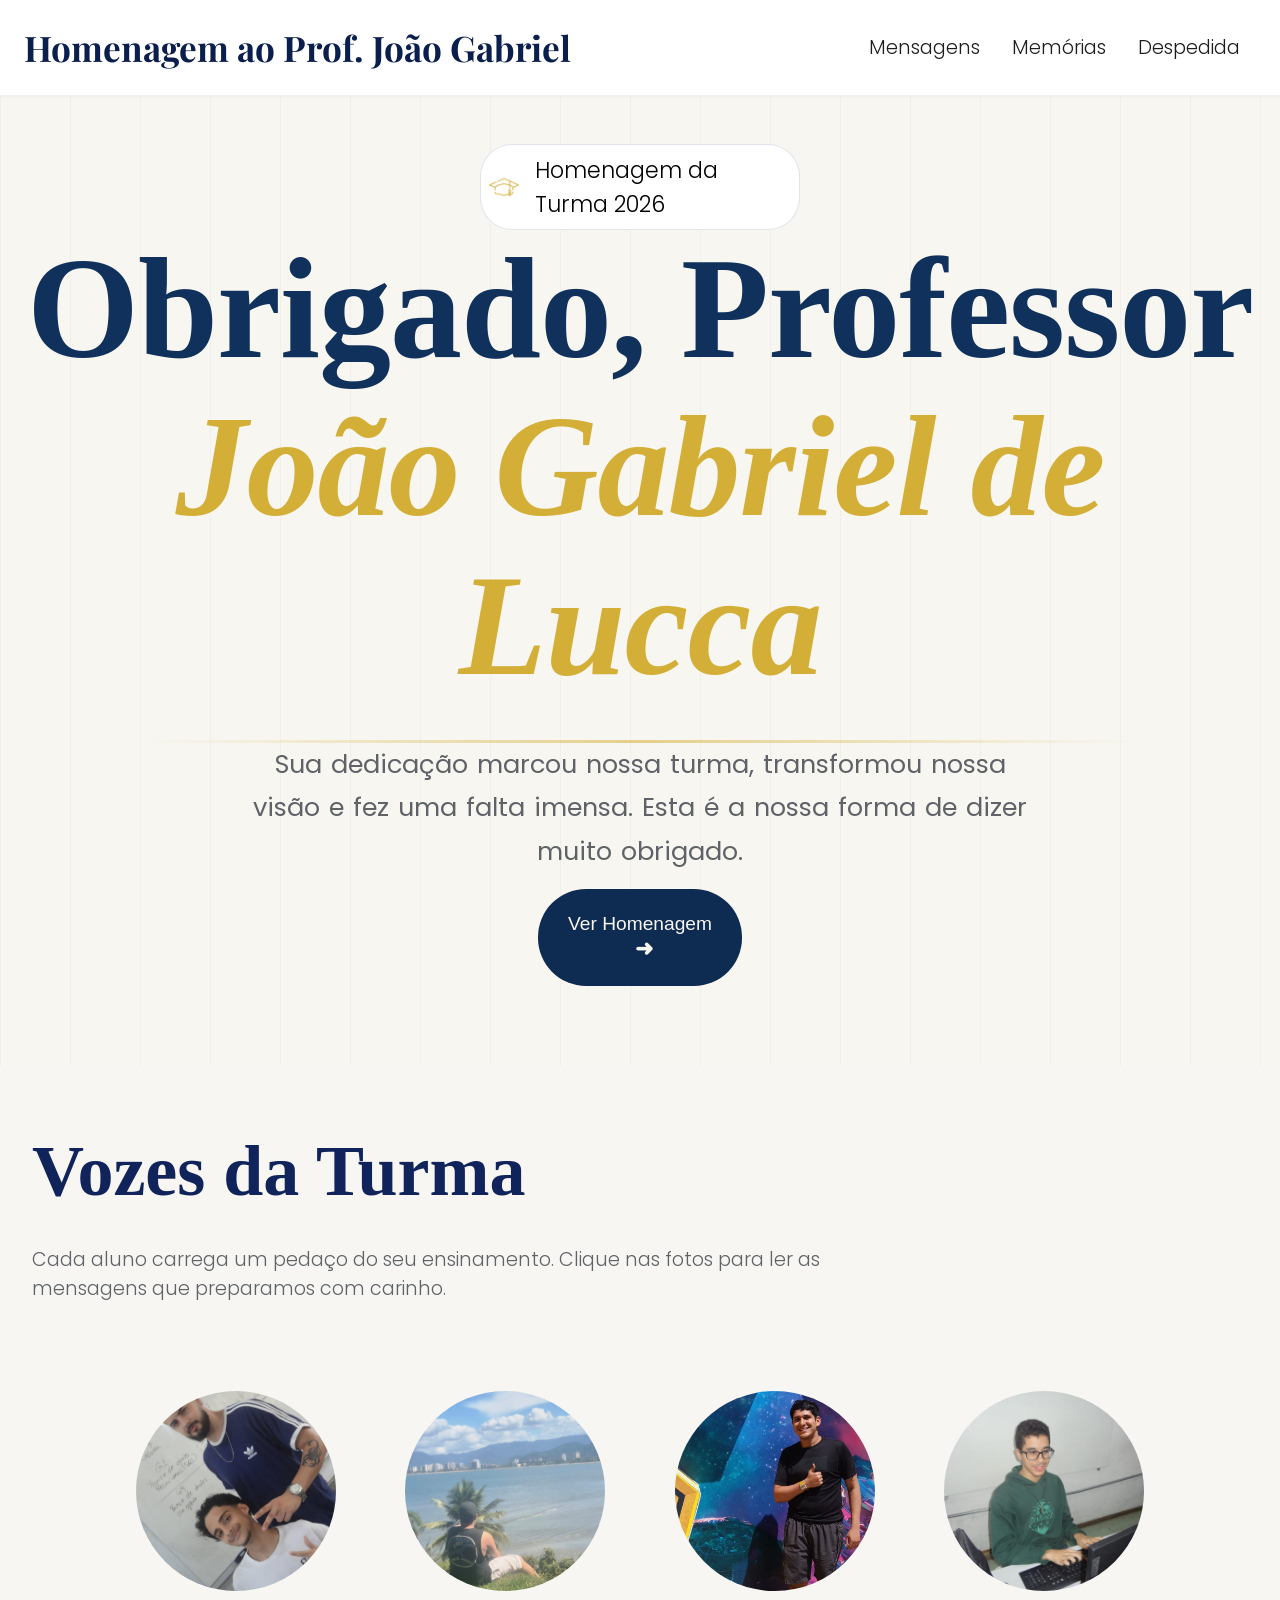
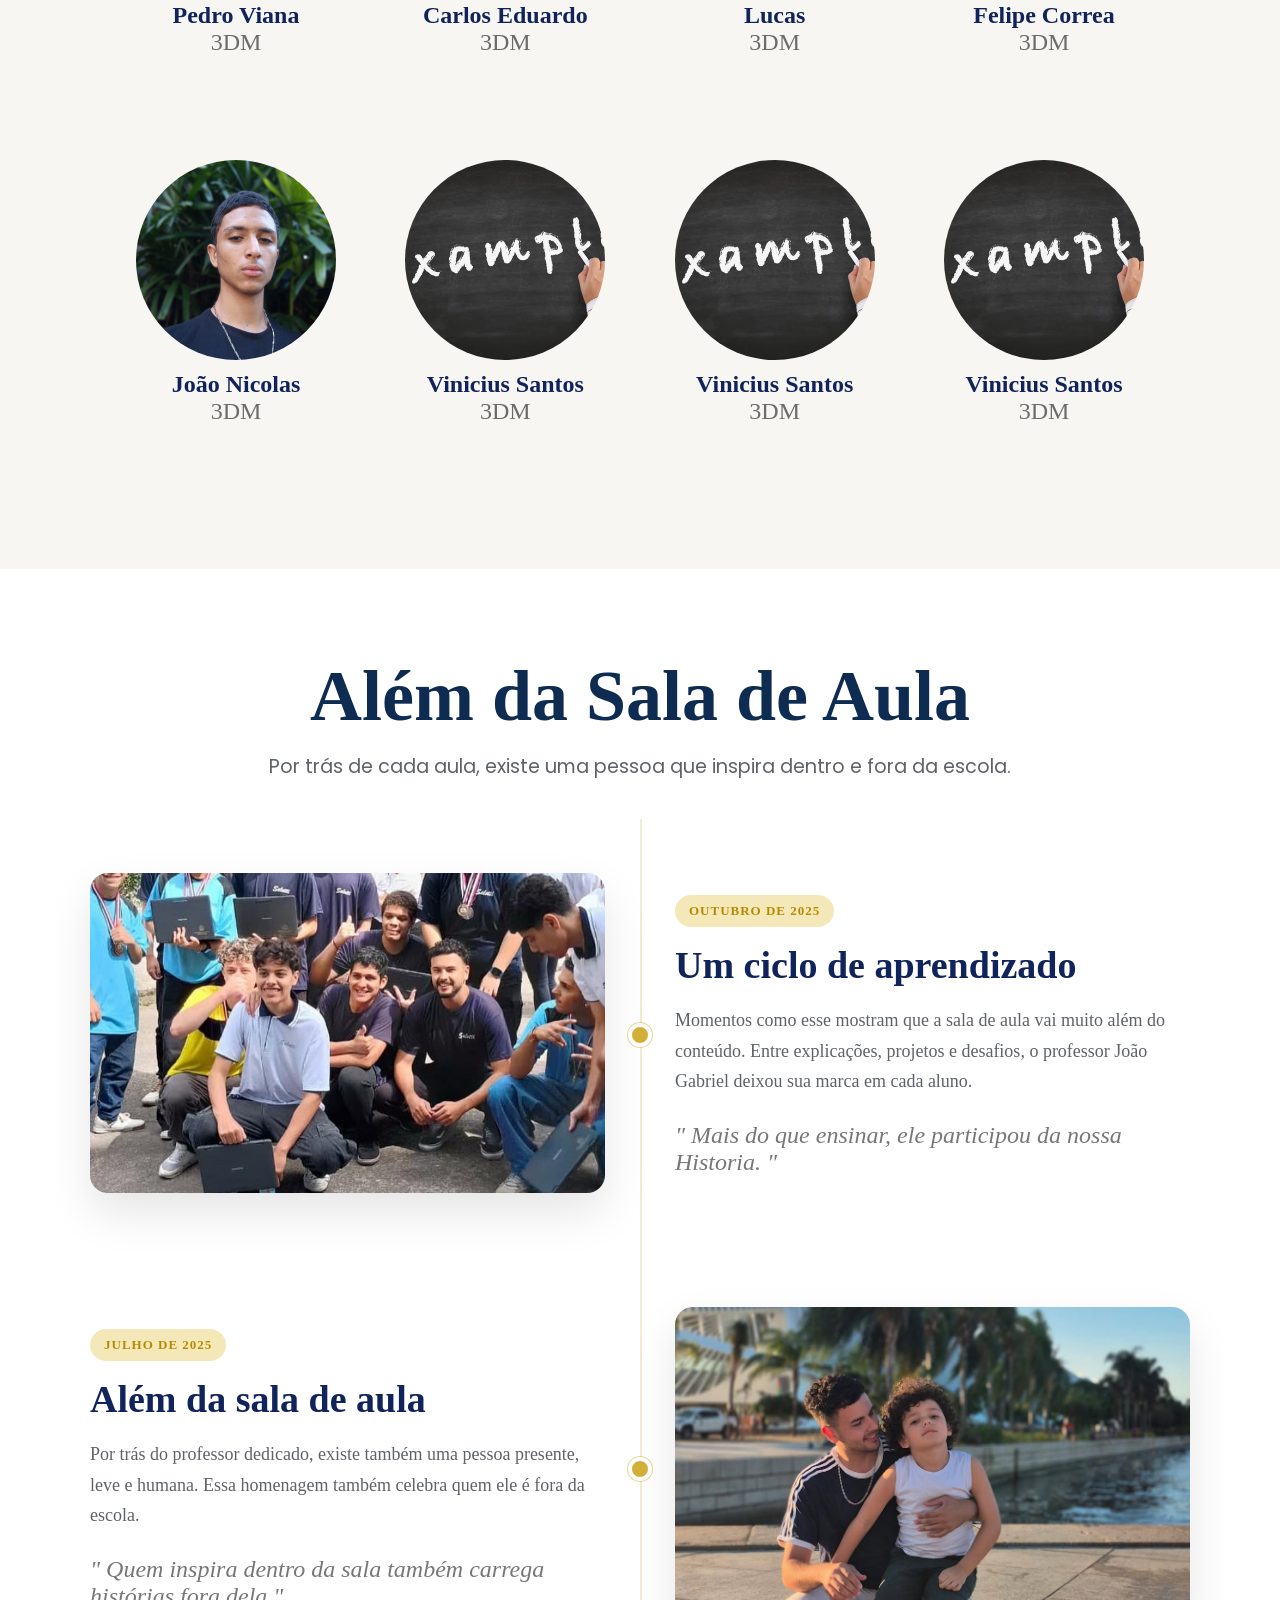
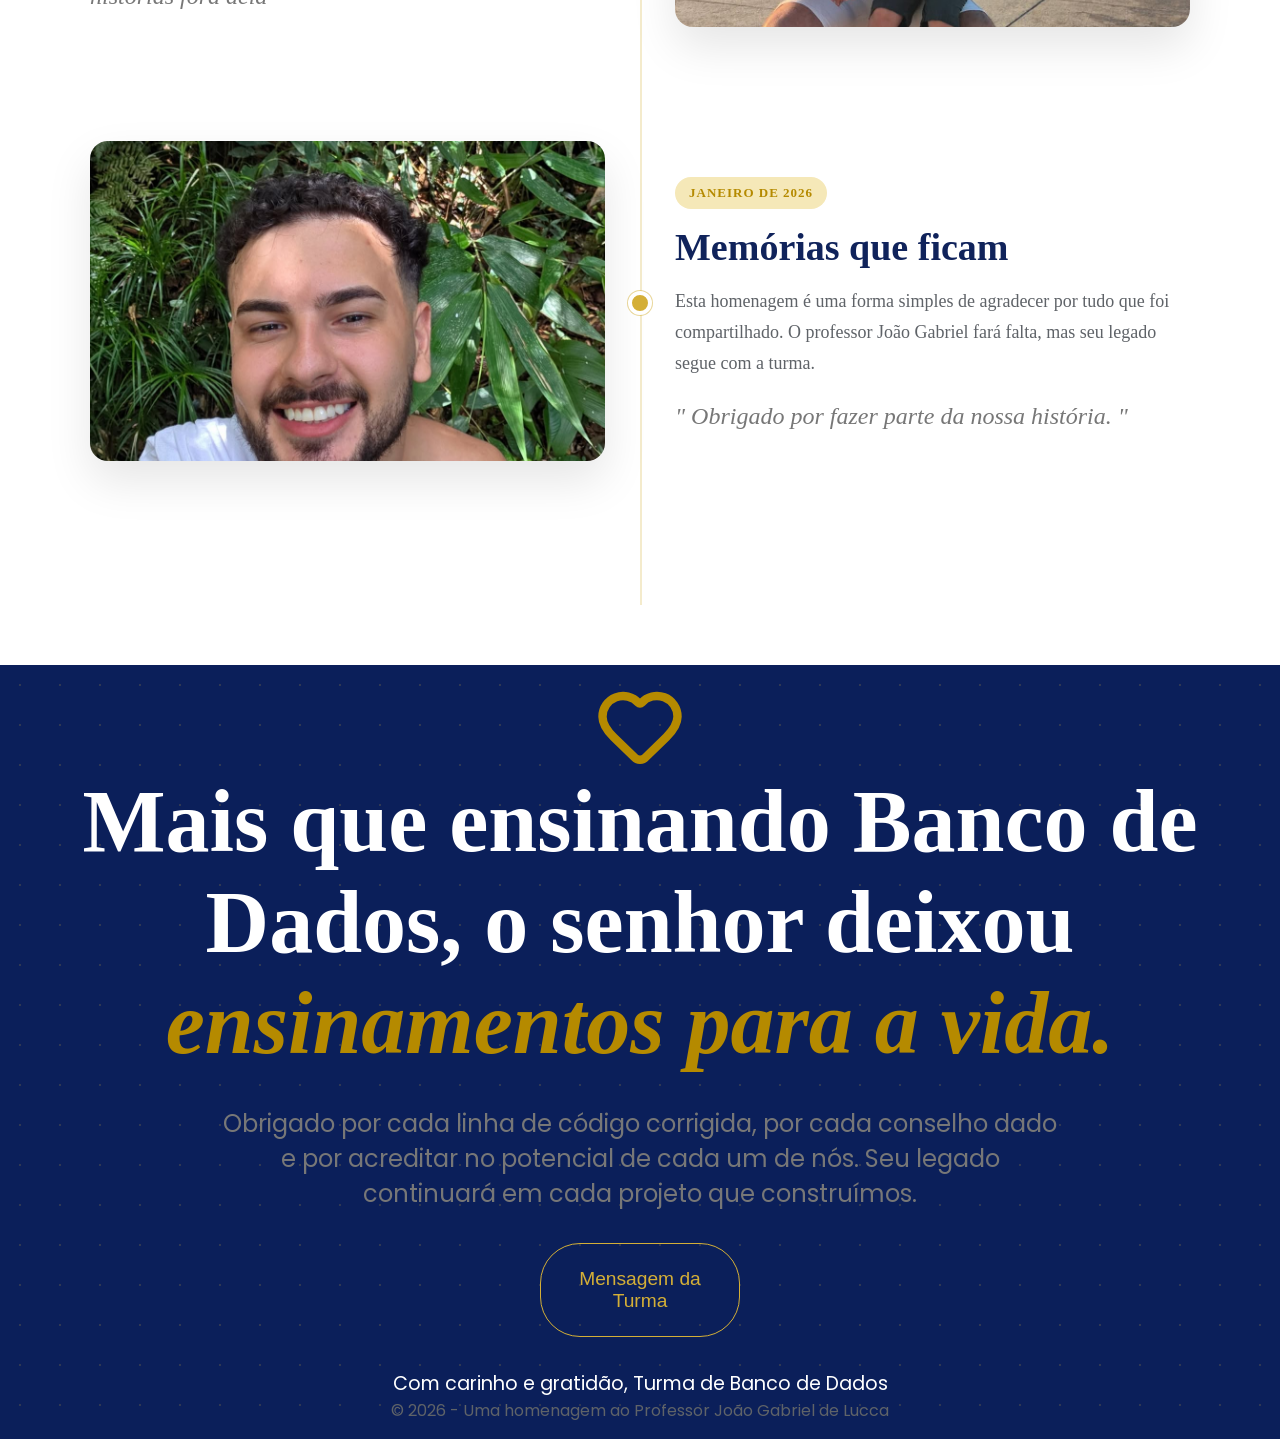
==== commit 25a324ff: "fim o layout da parte dos alunos mas so com os alunos que me enviaram." ====
--- a/homenagem/frontend/index.html
+++ b/homenagem/frontend/index.html
@@ -56,30 +56,30 @@
         <div id="pessoas">
           <div  class="alunos">
             <div class="aluno">
-              <button data-action="pessoa1" id="btn1" class="btn1"><img src="img/alunos.jpg" alt="" /></button>
-              <h1>Vinicius Santos</h1>
+              <button data-action="pessoa1" id="btn1" class="btn1"><img src="img/pedro viana.jpg" alt="" /></button>
+              <h1>Pedro Viana</h1>
               <p>3DM</p>
             </div>
             <div class="aluno">
-              <button data-action="pessoa2" class="btn2"><img src="img/alunos.jpg" alt="" /></button>
-              <h1>Vinicius Santos</h1>
+              <button data-action="pessoa2" class="btn2"><img src="img/carlos.jpg" alt="" /></button>
+              <h1>Carlos Eduardo</h1>
               <p>3DM</p>
             </div>
             <div class="aluno">
-              <button data-action="pessoa3" class="btn3"><img src="img/alunos.jpg" alt="" /></button>
-              <h1>Vinicius Santos</h1>
+              <button data-action="pessoa3" class="btn3"><img src="img/lucas.jpg" alt="" /></button>
+              <h1>Lucas</h1>
               <p>3DM</p>
             </div>
             <div class="aluno">
-              <button data-action="pessoa4" class="btn4"><img src="img/alunos.jpg" alt="" /></button>
-              <h1>Vinicius Santos</h1>
+              <button data-action="pessoa4" class="btn4"><img src="img/Felipe .jpg" alt="" /></button>
+              <h1>Felipe Correa</h1>
               <p>3DM</p>
             </div>
           </div>
           <div class="alunos">
             <div class="aluno">
-              <button data-action="pessoa5" class="btn1"><img src="img/alunos.jpg" alt="" /></button>
-              <h1>Vinicius Santos</h1>
+              <button data-action="pessoa5" class="btn1"><img src="img/João nicolas.jpg" alt="" /></button>
+              <h1>João Nicolas</h1>
               <p>3DM</p>
             </div>
             <div class="aluno">
@@ -166,10 +166,14 @@
 
     <div id="modal-overlay" class="modal-hidden">
       <div id="modal-content">
+        <div>
         <img id="imgAluno" src="" alt="">
+        </div>
+        <div>
         <button id="btn-fechar">X</button>
-        <h2 id="modal-nome">Nome do Aluno</h2>
-        <p id="modal-desc">Descrição do aluno aparece aqui...</p>
+        <h2 id="modal-nome" class="nomeal">Nome do Aluno</h2>
+        <p id="modal-desc" class="descriçãoal">Descrição do aluno aparece aqui...</p>
+        </div>
       </div>
     </div>
     <script src="script.js"></script>
--- a/homenagem/frontend/style.css
+++ b/homenagem/frontend/style.css
@@ -12,7 +12,7 @@
   scroll-margin-top: 50px;
 }
 #memorias {
-  scroll-margin-top:125px ;
+  scroll-margin-top: 125px;
 }
 #despedida {
   scroll-margin-top: 90px;
@@ -213,10 +213,12 @@
 }
 .aluno h1 {
   color: #10235b;
+  text-align: center;
 }
 .aluno p {
   color: #6b6b6b;
   font-size: 1.5rem;
+  text-align: center;
 }
 .btn1:hover img,
 .btn2:hover img,
@@ -346,10 +348,10 @@
   font-style: italic;
 }
 .subtitulo4 {
-    font-family: "Poppins", sans-serif;
-    text-align: center;
-    font-weight: 400;
-    color: #777;
+  font-family: "Poppins", sans-serif;
+  text-align: center;
+  font-weight: 400;
+  color: #777;
 }
 #modal-overlay {
   position: fixed;
@@ -359,71 +361,101 @@
   height: 100%;
   background: rgba(0, 0, 0, 0.7);
   display: flex;
-  justify-content: center; 
-  align-items: center;     
-  z-index: 1000;          
+  justify-content: center;
+  align-items: center;
+  z-index: 1000;
 }
 #modal-content {
   background: white;
   border-radius: 30px;
-  width: 30%;
-  height: 70%;
+  width: 75%;
+  height: 55%;
+  animation: surgir 0.5s ease;
+  display: flex;
   position: relative;
+}
+@keyframes surgir {
+  from {
+    opacity: 0;
+    transform: scale(0.8);
+  }
+  to {
+    opacity: 1;
+    transform: scale(1);
+  }
 }
 .modal-hidden {
   display: none !important;
 }
 
 #imgAluno {
-  border-radius: 30px 30px 0 0;
-  width: 100%;
-  height: 40%;
+  border-radius: 1rem 0rem 0rem 1rem;
+
+  height: 100%;
+}
+
+.nomeal {
+  font-size: 2rem;
+  margin: 1rem 3rem;
+  text-align: center;
+  font-family: "Playfair Display", serif;
+  color: #0b0b3b;
+}
+.descriçãoal {
+  line-height: 1.7;
+letter-spacing: .2px;
+  font-family: "Poppins", sans-serif;
+  text-align: center;
+  margin: 0 1rem;
+  font-size: 1rem;
+  color:#1f1f1f;
 }
 #btn-fechar {
   background: transparent;
   border: none;
-  font-size: 50px;
+  font-size: 40px;
 
   position: absolute;
-  color: white;
+  color: black;
   top: 10px;
   right: 15px;
-  
 }
 .parte4 {
-    background-color: #0b1f5a;
-    background-image: radial-gradient(rgba(212,175,55,0.18) 1px, transparent 1px);
-    background-size: 40px 40px;
-    height: 100%;
-    /* troquei height: 100vh por 100% para a despedida não ficar com espaço sobrando la embaixo se der algum problema com ela depois aqui esta o aviso */
-    padding: 1rem;
+  background-color: #0b1f5a;
+  background-image: radial-gradient(
+    rgba(212, 175, 55, 0.18) 1px,
+    transparent 1px
+  );
+  background-size: 40px 40px;
+  height: 100%;
+  /* troquei height: 100vh por 100% para a despedida não ficar com espaço sobrando la embaixo se der algum problema com ela depois aqui esta o aviso */
+  padding: 1rem;
 }
 .btnfim {
-    display: block;
-    margin: 2rem auto;
-    width: 16%;
-    padding: 1.5rem;
-    font-size: 1.2rem;
-    border: #d4af37 1px solid;
-    border-radius: 2.5rem;
-    background-color: transparent;
-    color: #d4af37;
-    transition: all 0.3s ease;
+  display: block;
+  margin: 2rem auto;
+  width: 16%;
+  padding: 1.5rem;
+  font-size: 1.2rem;
+  border: #d4af37 1px solid;
+  border-radius: 2.5rem;
+  background-color: transparent;
+  color: #d4af37;
+  transition: all 0.3s ease;
 }
 .btnfim:hover {
-    color: #10315b;
-    background-color: #b58a00;
+  color: #10315b;
+  background-color: #b58a00;
 }
 .pu {
-    text-align: center;
-    font-family: "Poppins", sans-serif;
-    color: white;
-    font-size: 1.2rem;
+  text-align: center;
+  font-family: "Poppins", sans-serif;
+  color: white;
+  font-size: 1.2rem;
 }
 .pd {
-    font-size: 1rem;
-    font-family: "Poppins", sans-serif;
-    text-align: center;
-    color: #5f6368;
-    
-}+  font-size: 1rem;
+  font-family: "Poppins", sans-serif;
+  text-align: center;
+  color: #5f6368;
+}
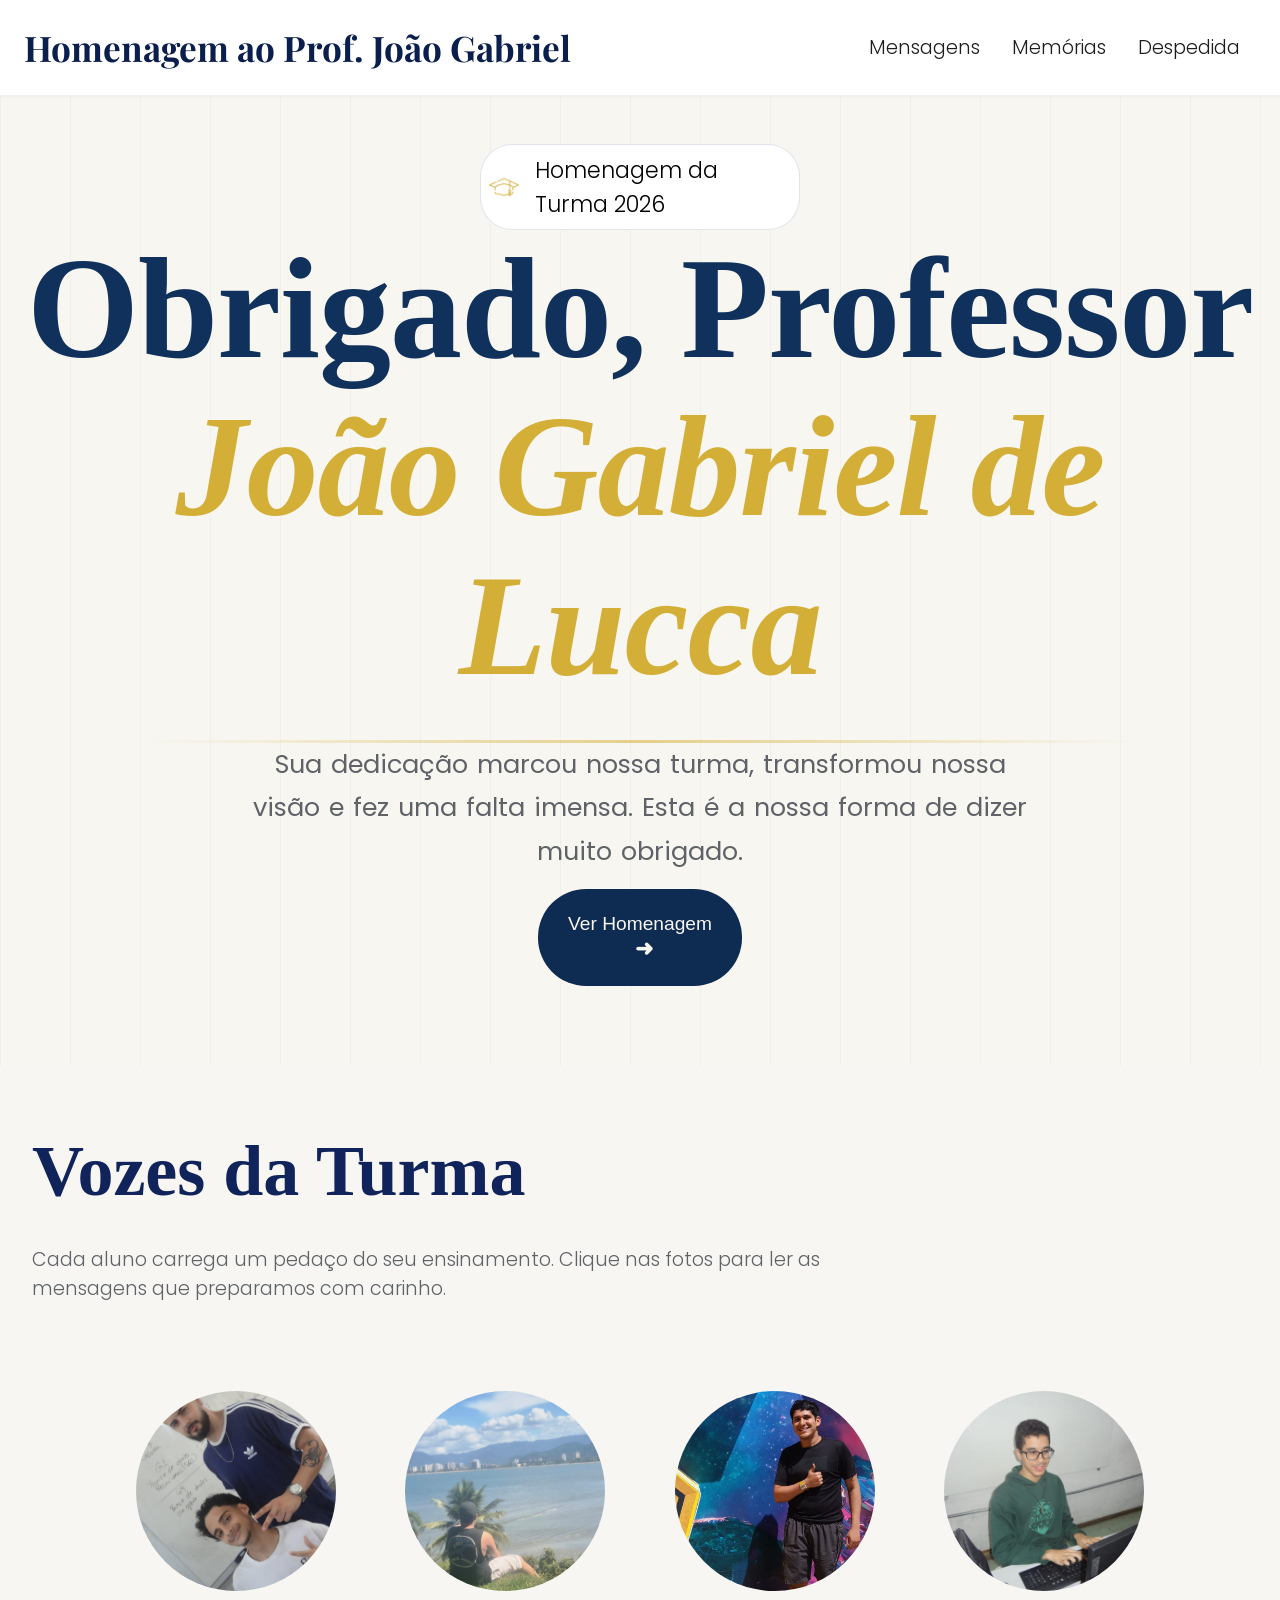
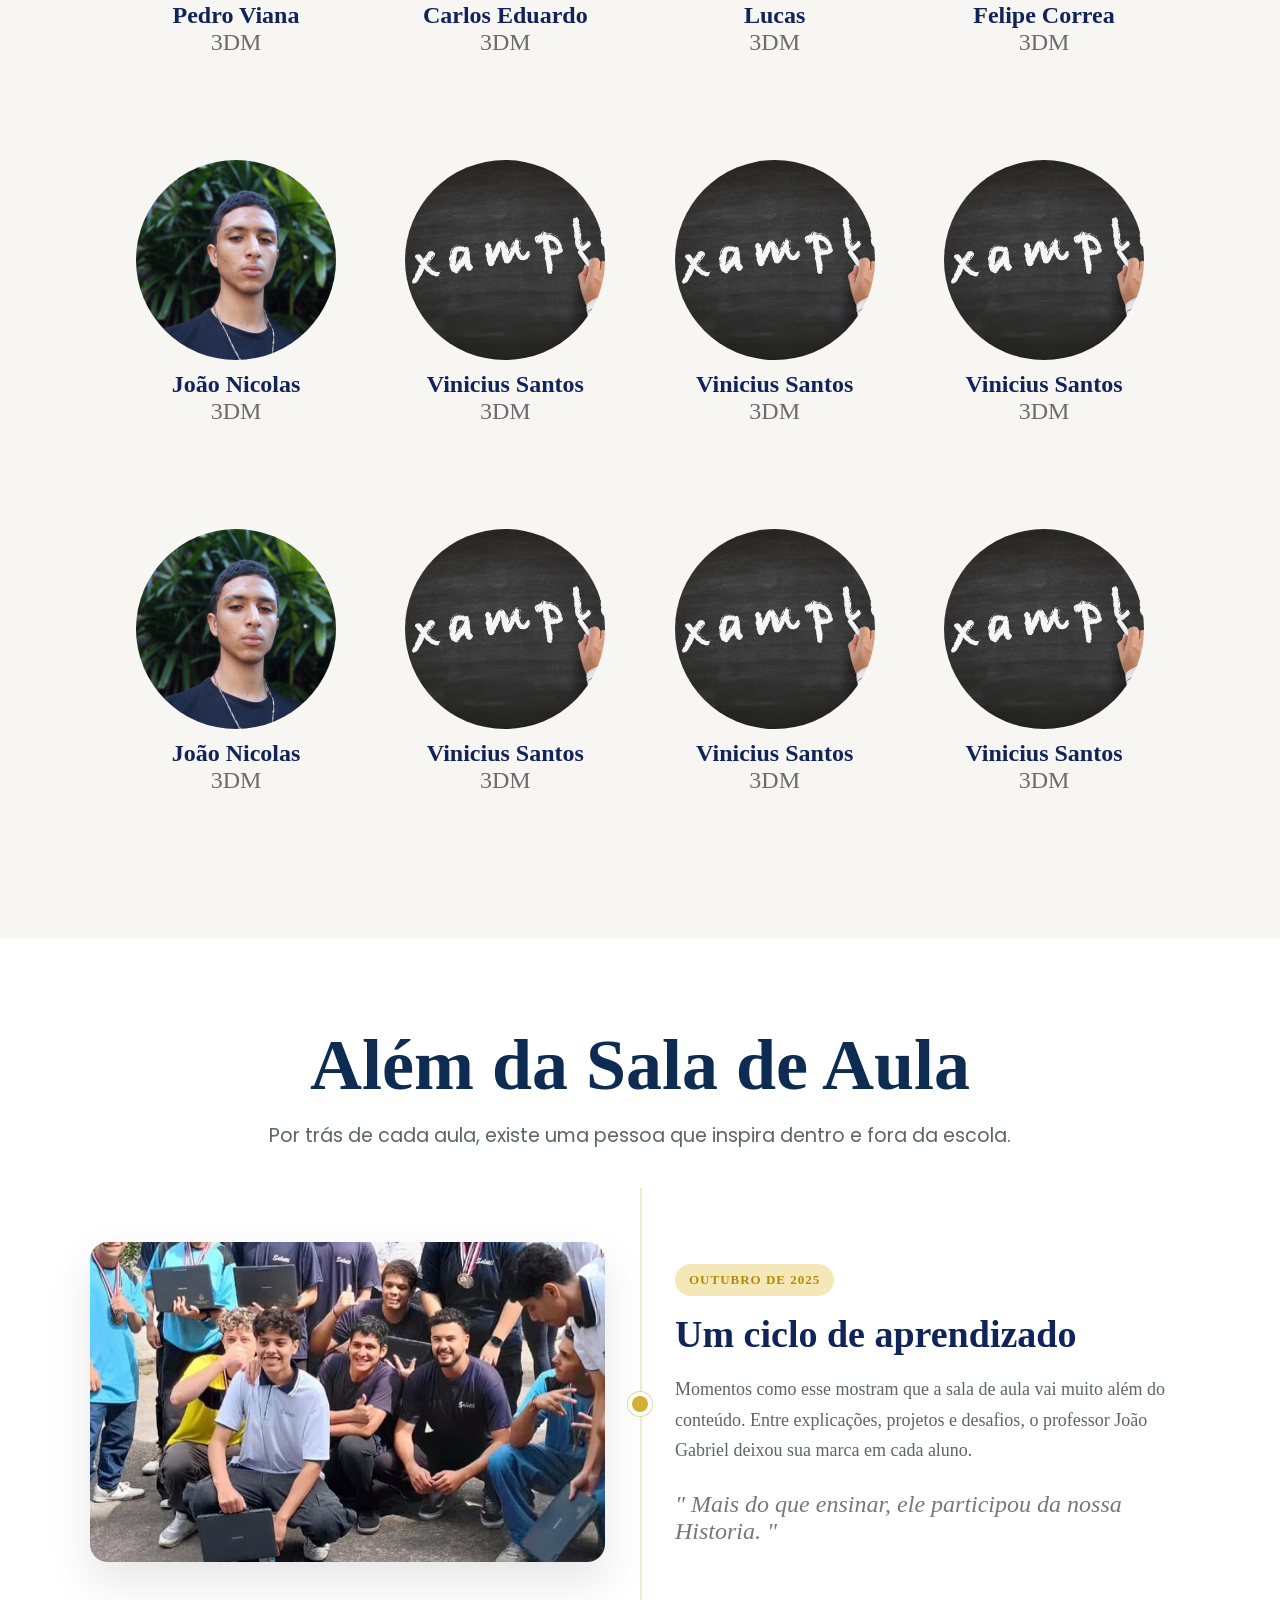
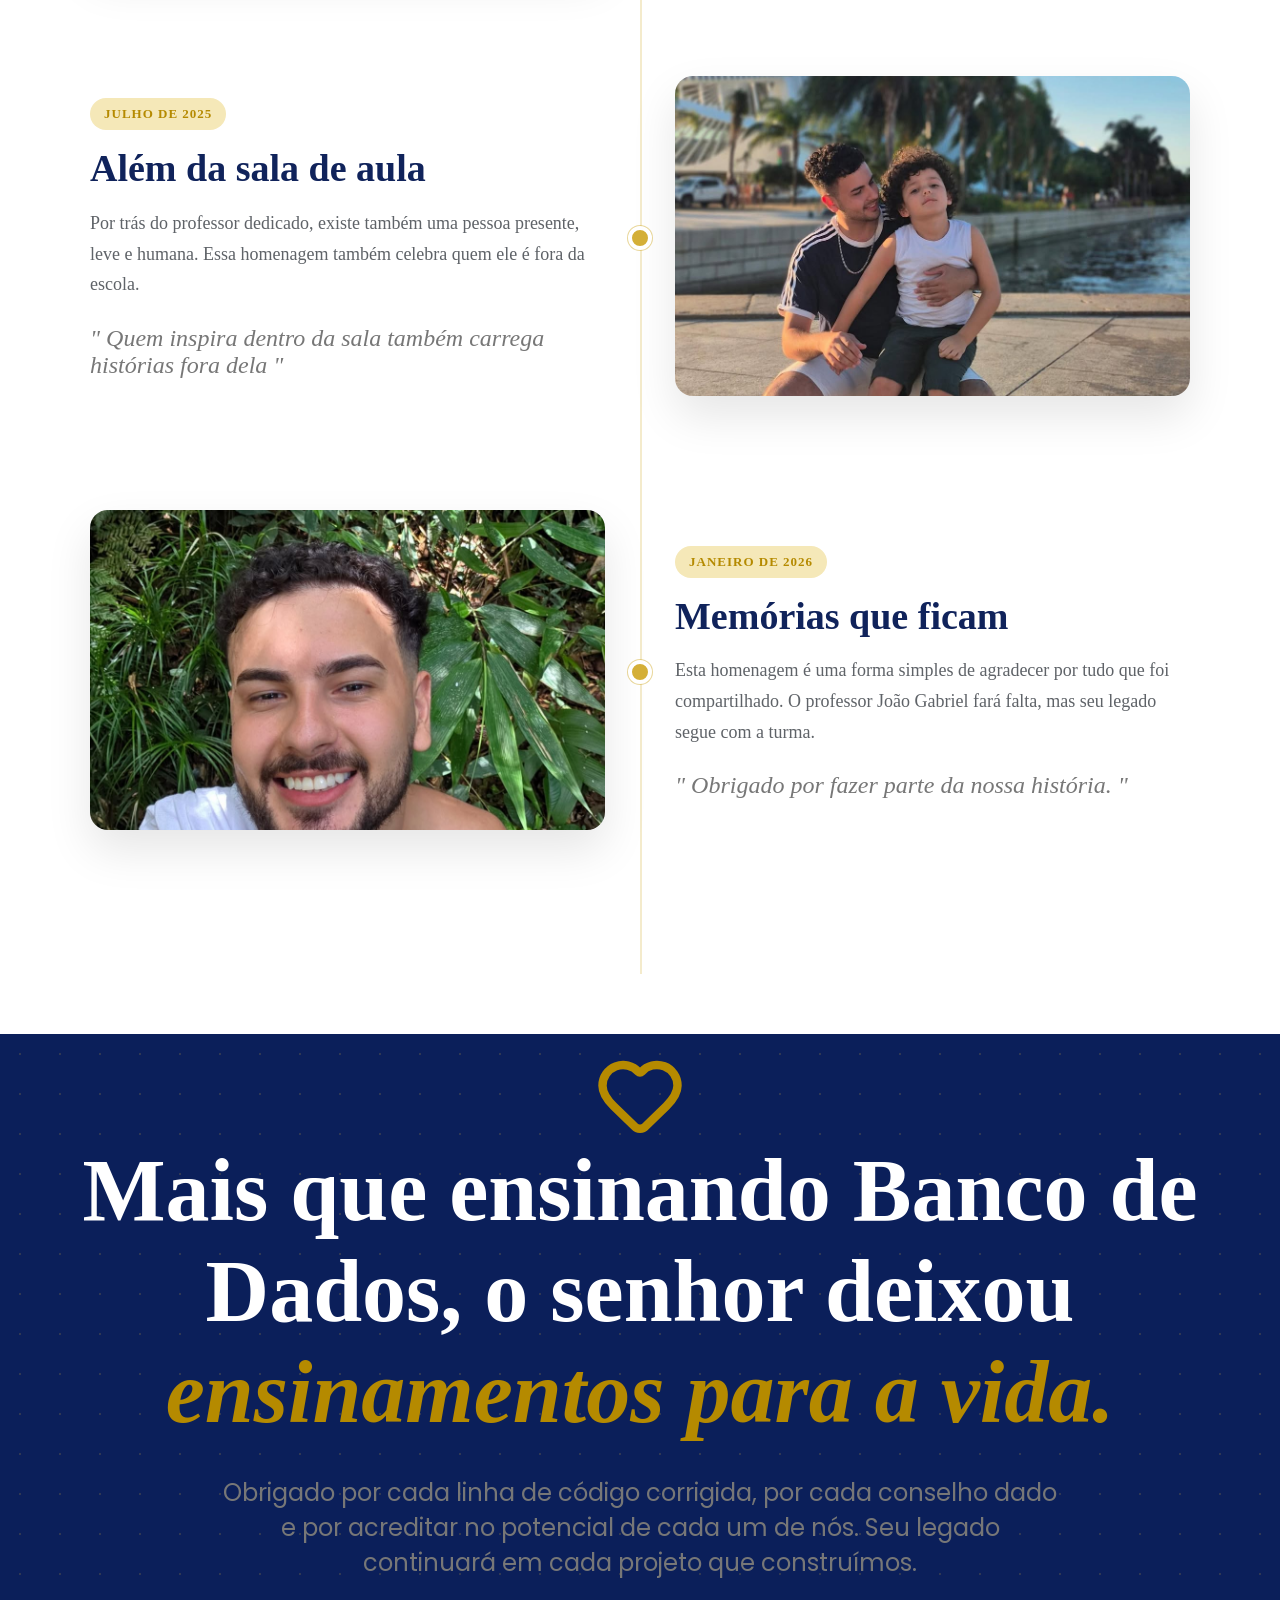
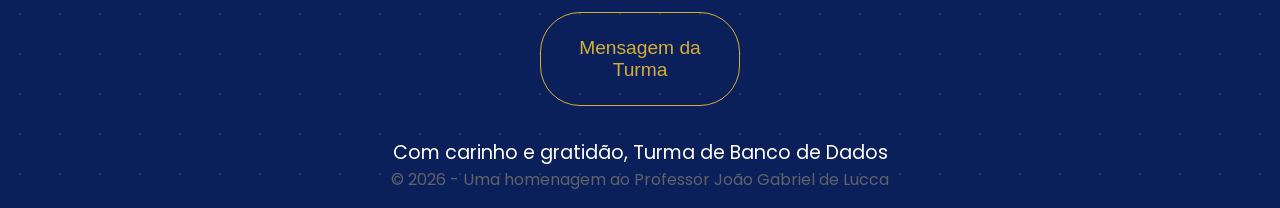
==== commit 7a4a8f3c: "Merge pull request #5 from ViniSantosC/atualização-terminal atualização terminal" ====
--- a/homenagem/frontend/index.html
+++ b/homenagem/frontend/index.html
@@ -44,7 +44,7 @@
           visão e fez uma falta imensa. Esta é a nossa forma de dizer <br />
           muito obrigado.
         </h2>
-        <button  class="btnparte1">Ver Homenagem <span>➜</span></button>
+        <a class="a" href="#despedida"><button  class="btnparte1">Ver Homenagem <span>➜</span></button></a>
       </section >
       <section id="mensagem" class="parte2">
         <h1  class="titulo2">Vozes da Turma</h1>
@@ -99,6 +99,28 @@
             </div>
           </div>
         </div>
+          <div class="alunos">
+            <div class="aluno">
+              <button data-action="pessoa9" class="btn1"><img src="img/João nicolas.jpg" alt="" /></button>
+              <h1>João Nicolas</h1>
+              <p>3DM</p>
+            </div>
+            <div class="aluno">
+              <button data-action="pessoa10" class="btn2"><img src="img/alunos.jpg" alt="" /></button>
+              <h1>Vinicius Santos</h1>
+              <p>3DM</p>
+            </div>
+            <div class="aluno">
+              <button data-action="pessoa11" class="btn3"><img src="img/alunos.jpg" alt="" /></button>
+              <h1>Vinicius Santos</h1>
+              <p>3DM</p>
+            </div>
+            <div class="aluno">
+              <button data-action="pessoa12" class="btn4"><img src="img/alunos.jpg" alt="" /></button>
+              <h1>Vinicius Santos</h1>
+              <p>3DM</p>
+            </div>
+          </div>
       </section>
       <section class="parte3">
         <h1 id="memorias" class="titulo3">Além da Sala de Aula</h1>
@@ -157,7 +179,7 @@
           por acreditar no potencial de cada um de nós. Seu legado <br> continuará em
           cada projeto que construímos.
         </h2>
-        <button class="btnfim">Mensagem da Turma</button>
+        <button class="btnfim" onclick="mostrarMensagem()">Mensagem da Turma</button>
         <p class="pu">Com carinho e gratidão, Turma de Banco de Dados</p>
         <p class="pd">© 2026 - Uma homenagem ao Professor João Gabriel de Lucca</p>
 
@@ -176,6 +198,15 @@
         </div>
       </div>
     </div>
+    <div class="conteinerMensagem modal-hidden" id="conteinerMensagem">
+      <div class="mensagemImg">
+        <img class="professoresT" src="img/professores.jpg" alt="">
+      </div>
+      <div id="terminal" class="terminal">
+        <button id="btnFecharT">X</button>
+        <p id="textoTerminal"></p>
+      </div>
+    </div>
     <script src="script.js"></script>
   </body>
 </html>
--- a/homenagem/frontend/style.css
+++ b/homenagem/frontend/style.css
@@ -387,6 +387,9 @@
 .modal-hidden {
   display: none !important;
 }
+.a {
+  text-decoration: none;
+}
 
 #imgAluno {
   border-radius: 1rem 0rem 0rem 1rem;
@@ -413,13 +416,59 @@
 #btn-fechar {
   background: transparent;
   border: none;
-  font-size: 40px;
+  font-size: 30px;
 
   position: absolute;
   color: black;
   top: 10px;
   right: 15px;
-}
+  cursor: pointer;
+  
+}
+
+.professoresT {
+  margin: 60px 0 25px 23.9px;
+  height: 80%;
+
+}
+#btnFecharT {
+  position: absolute;
+  color: white;
+  top: 50px;
+  font-size: 30px;
+  right: 55px;
+  border: none;
+  background: transparent;
+  cursor: pointer;
+
+}
+.conteinerMensagem {
+  position: fixed;
+  top: 0;
+  left: 0;
+  width: 100%;
+  height: 100%;
+  background:  rgba(0, 0, 0, 0.7);
+  display: flex;
+
+  z-index: 10001;
+}
+
+.terminal {
+    background: #111;
+    color: #00ff88;
+    padding: 24px;
+    width: 70%;
+    margin: 25px;
+    border-radius: 14px;
+    font-family: "Courier New", monospace;
+    text-align: left;
+    min-height: 260px;
+    white-space: pre-wrap;
+    line-height: 1.5;
+    font-size: 18px;
+}
+
 .parte4 {
   background-color: #0b1f5a;
   background-image: radial-gradient(
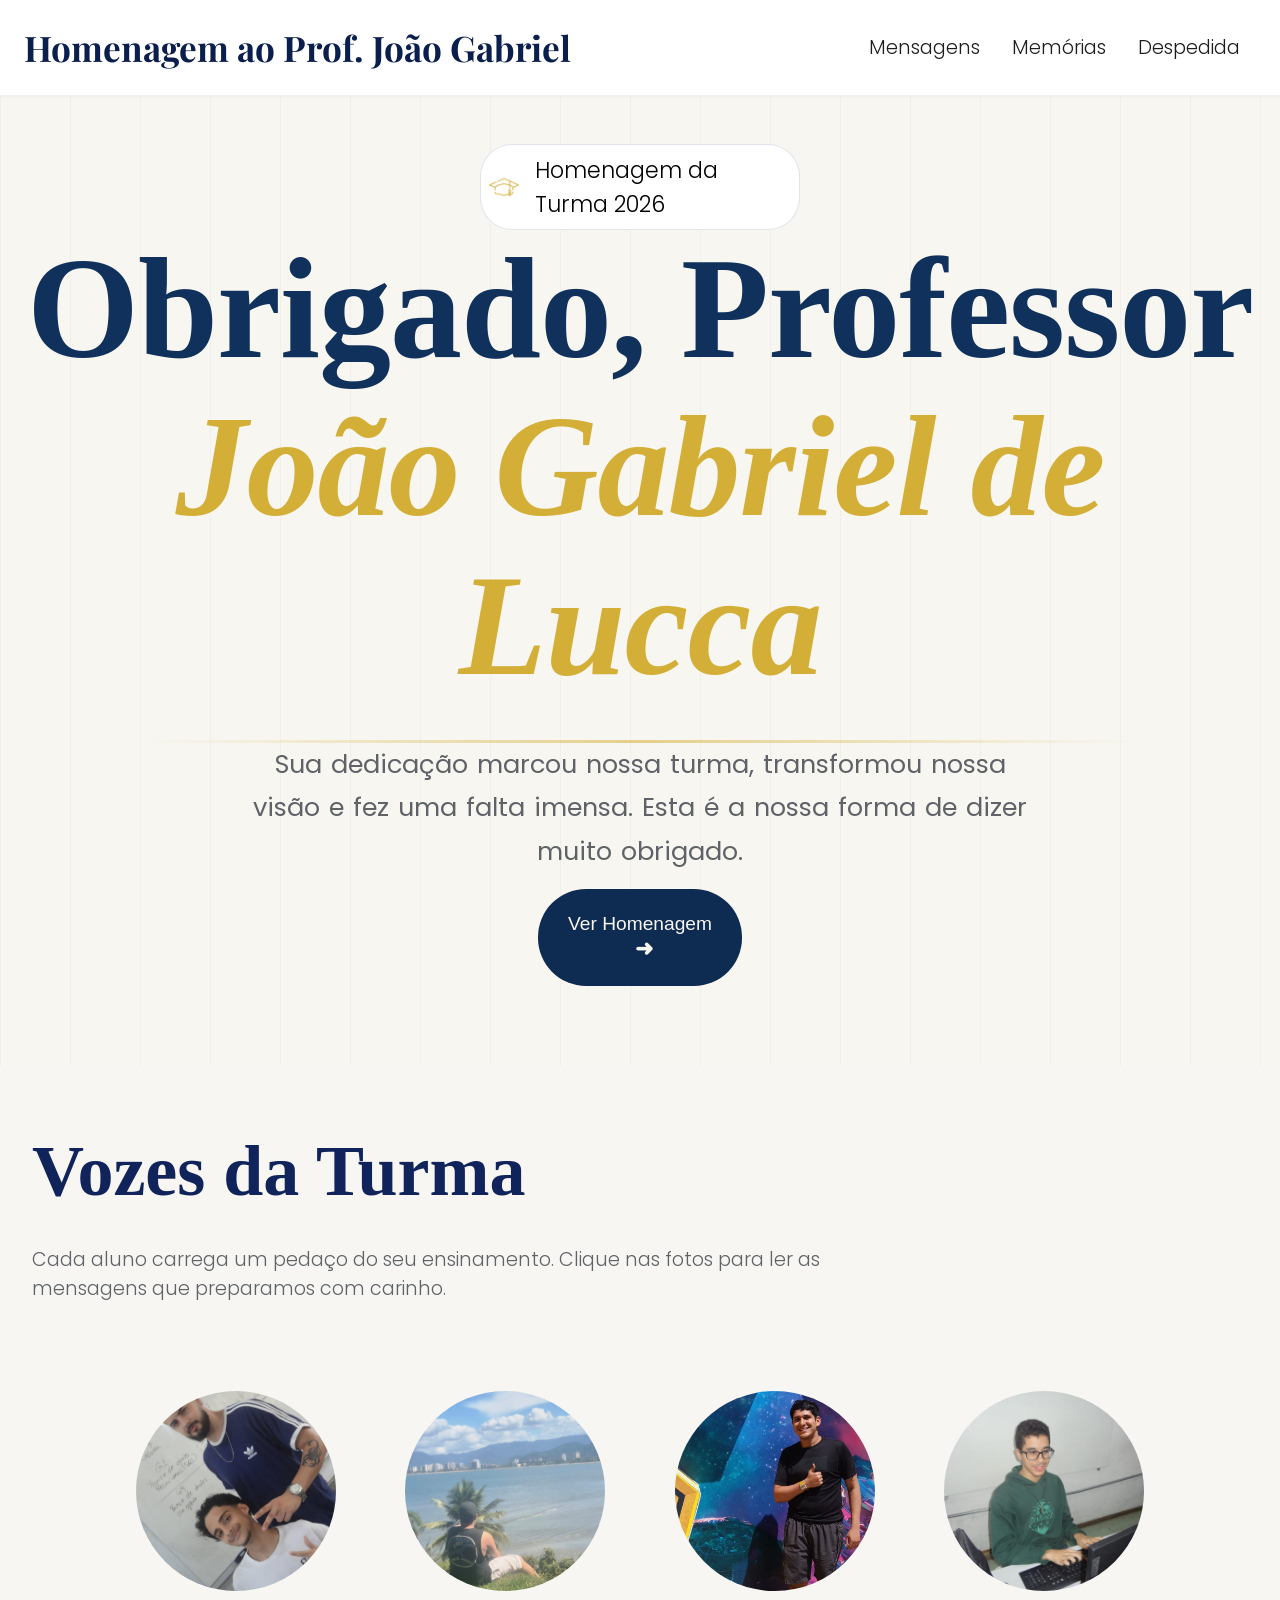
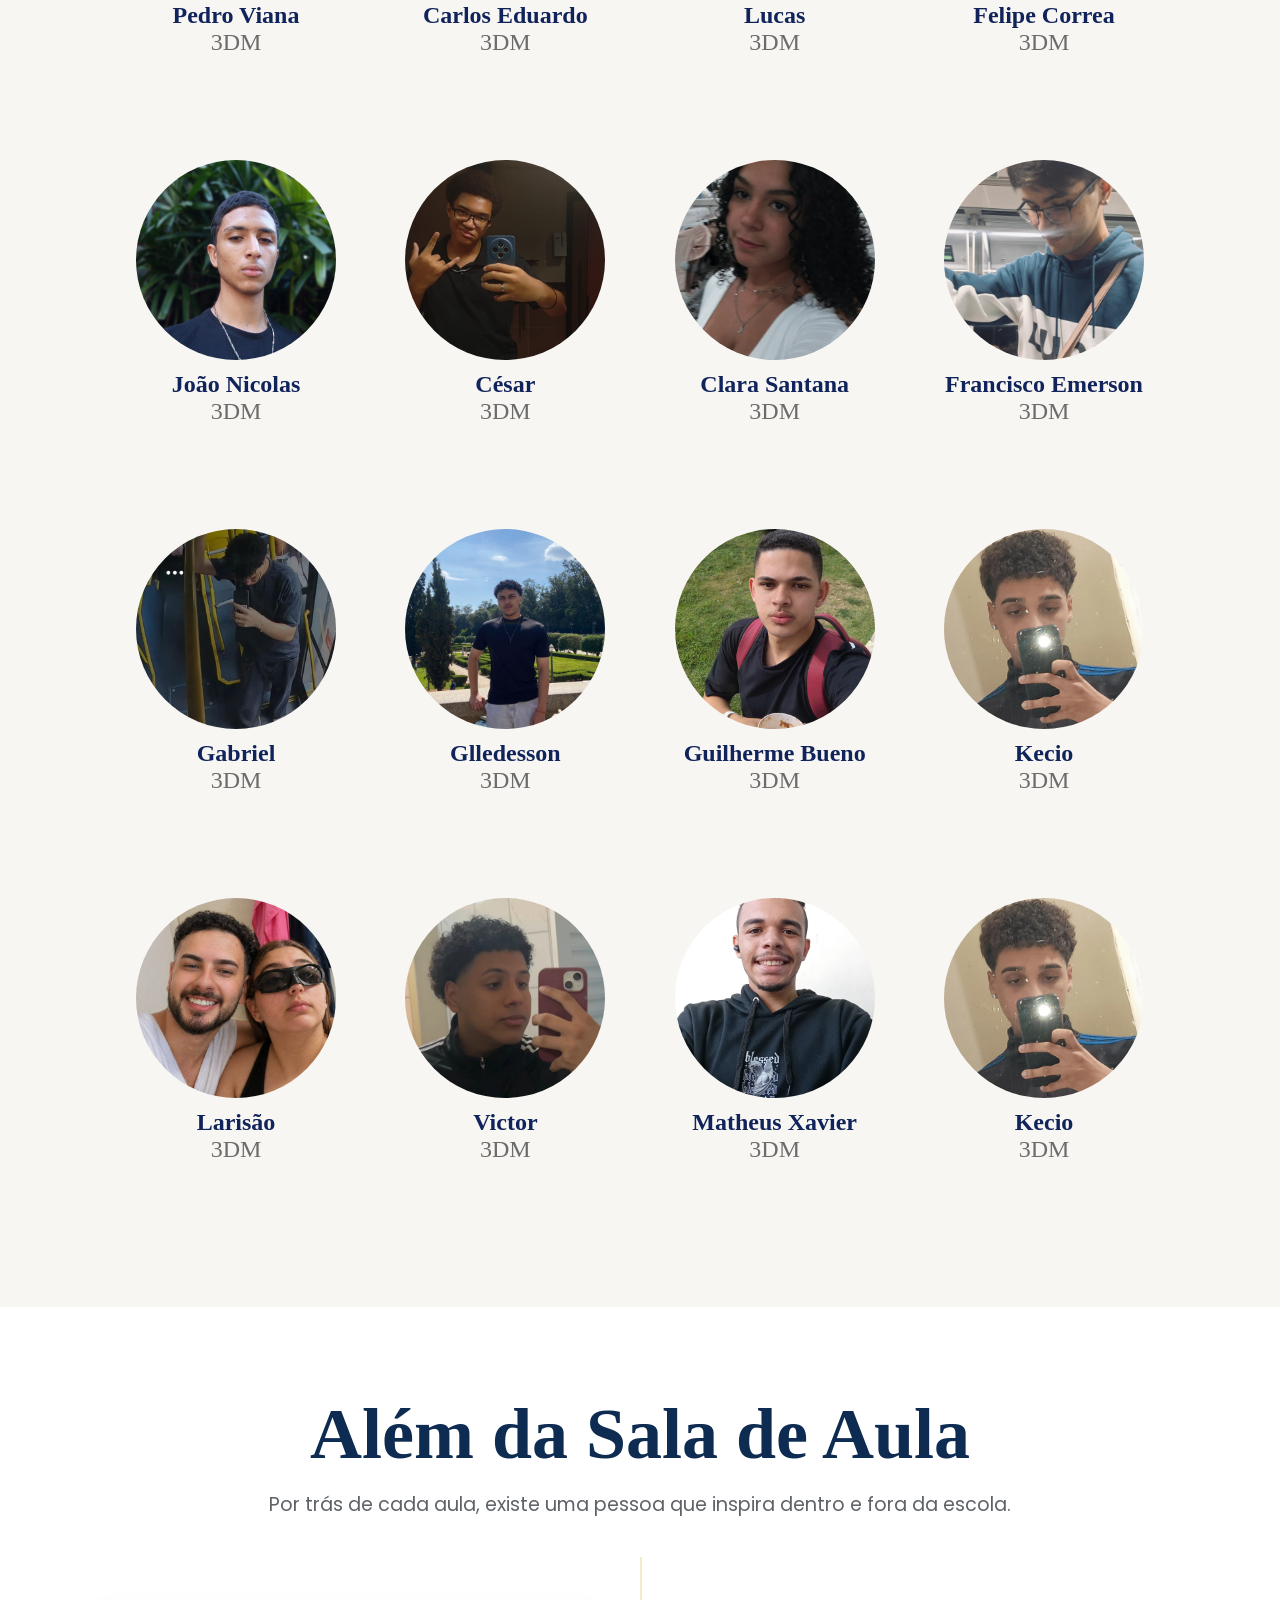
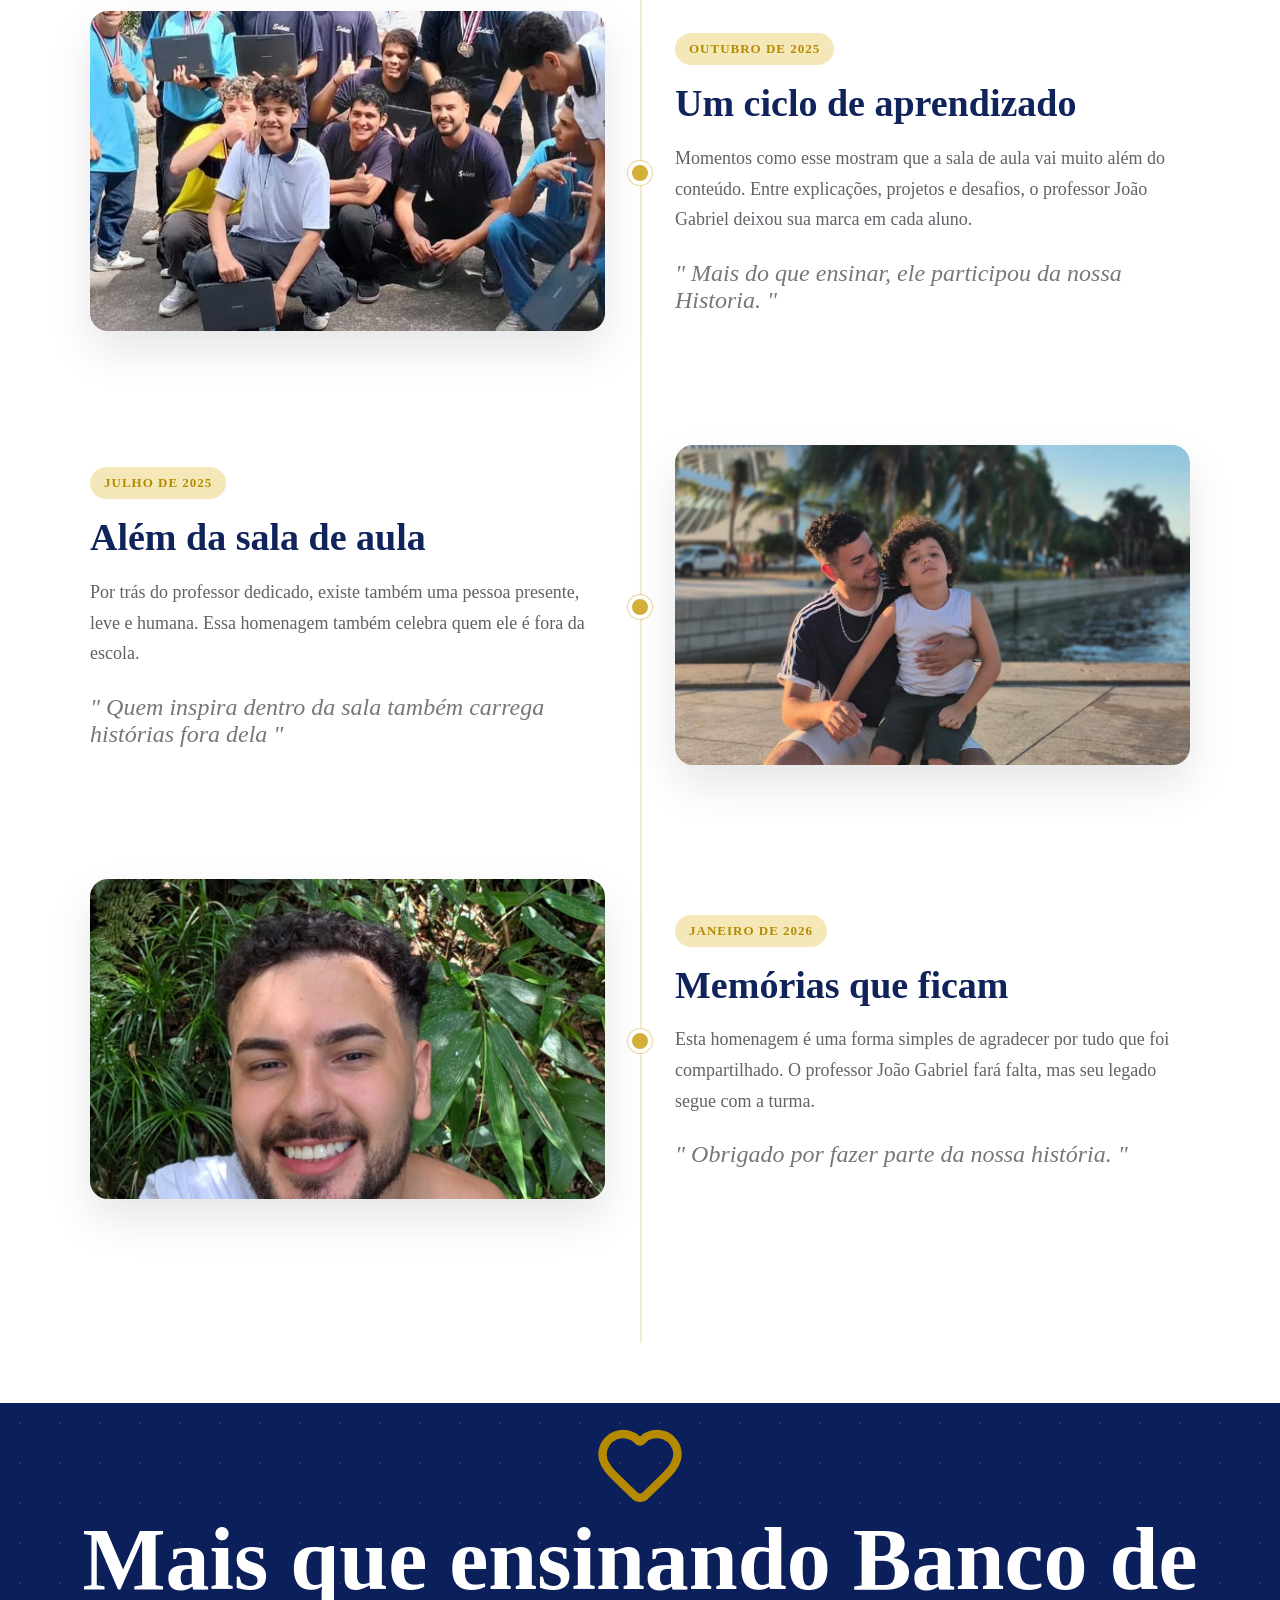
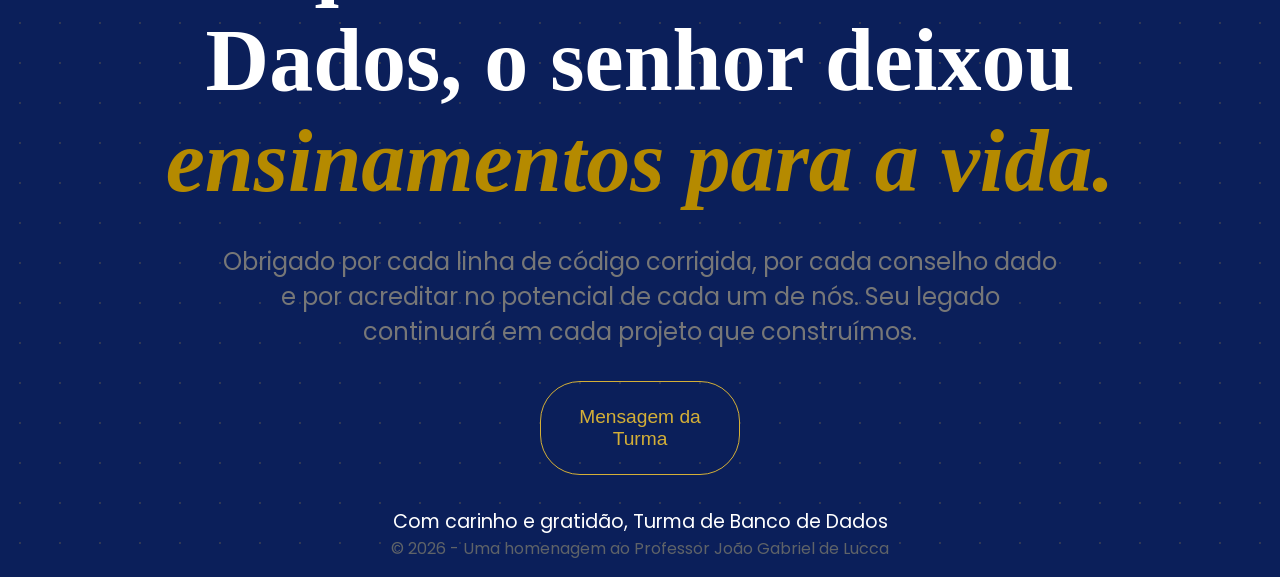
==== commit 58ce16c3: "mais alunos" ====
--- a/homenagem/frontend/index.html
+++ b/homenagem/frontend/index.html
@@ -83,44 +83,67 @@
               <p>3DM</p>
             </div>
             <div class="aluno">
-              <button data-action="pessoa6" class="btn2"><img src="img/alunos.jpg" alt="" /></button>
-              <h1>Vinicius Santos</h1>
-              <p>3DM</p>
-            </div>
-            <div class="aluno">
-              <button data-action="pessoa7" class="btn3"><img src="img/alunos.jpg" alt="" /></button>
-              <h1>Vinicius Santos</h1>
-              <p>3DM</p>
-            </div>
-            <div class="aluno">
-              <button data-action="pessoa8" class="btn4"><img src="img/alunos.jpg" alt="" /></button>
-              <h1>Vinicius Santos</h1>
-              <p>3DM</p>
-            </div>
-          </div>
-        </div>
+              <button data-action="pessoa6" class="btn2"><img src="img/Cezar.jpg" alt="" /></button>
+              <h1>César</h1>
+              <p>3DM</p>
+            </div>
+            <div class="aluno">
+              <button data-action="pessoa7" class="btn3"><img src="img/clara .jpg" alt="" /></button>
+              <h1>Clara Santana</h1>
+              <p>3DM</p>
+            </div>
+            <div class="aluno">
+              <button data-action="pessoa8" class="btn4"><img src="img/Emerson (2).jpg" alt="" /></button>
+              <h1>Francisco Emerson</h1>
+              <p>3DM</p>
+            </div>
+          </div>
           <div class="alunos">
             <div class="aluno">
-              <button data-action="pessoa9" class="btn1"><img src="img/João nicolas.jpg" alt="" /></button>
-              <h1>João Nicolas</h1>
-              <p>3DM</p>
-            </div>
-            <div class="aluno">
-              <button data-action="pessoa10" class="btn2"><img src="img/alunos.jpg" alt="" /></button>
-              <h1>Vinicius Santos</h1>
-              <p>3DM</p>
-            </div>
-            <div class="aluno">
-              <button data-action="pessoa11" class="btn3"><img src="img/alunos.jpg" alt="" /></button>
-              <h1>Vinicius Santos</h1>
-              <p>3DM</p>
-            </div>
-            <div class="aluno">
-              <button data-action="pessoa12" class="btn4"><img src="img/alunos.jpg" alt="" /></button>
-              <h1>Vinicius Santos</h1>
-              <p>3DM</p>
-            </div>
-          </div>
+              <button data-action="pessoa9" class="btn1"><img src="img/Gabriel .jpg" alt="" /></button>
+              <h1>Gabriel</h1>
+              <p>3DM</p>
+            </div>
+            <div class="aluno">
+              <button data-action="pessoa10" class="btn2"><img src="img/glledesson.jpg" alt="" /></button>
+              <h1>Glledesson</h1>
+              <p>3DM</p>
+            </div>
+            <div class="aluno">
+              <button data-action="pessoa11" class="btn3"><img src="img/gui.jpg" alt="" /></button>
+              <h1>Guilherme Bueno</h1>
+              <p>3DM</p>
+            </div>
+            <div class="aluno">
+              <button data-action="pessoa12" class="btn4"><img src="img/kecio.jpg" alt="" /></button>
+              <h1>Kecio</h1>
+              <p>3DM</p>
+            </div>
+          </div>
+          <div class="alunos">
+            <div class="aluno">
+              <button data-action="pessoa13" class="btn1"><img src="img/larisão .jpg" alt="" /></button>
+              <h1>Larisão</h1>
+              <p>3DM</p>
+            </div>
+            <div class="aluno">
+              <button data-action="pessoa14" class="btn2"><img src="img/Victor hugo.jpg" alt="" /></button>
+              <h1>Victor</h1>
+              <p>3DM</p>
+            </div>
+            <div class="aluno">
+              <button data-action="pessoa15" class="btn3"><img src="img/xavier.jpg" alt="" /></button>
+              <h1>Matheus Xavier</h1>
+              <p>3DM</p>
+            </div>
+            <div class="aluno">
+              <button data-action="pessoa16" class="btn4"><img src="img/kecio.jpg" alt="" /></button>
+              <h1>Kecio</h1>
+              <p>3DM</p>
+            </div>
+          </div>
+        </div>
+          
       </section>
       <section class="parte3">
         <h1 id="memorias" class="titulo3">Além da Sala de Aula</h1>
